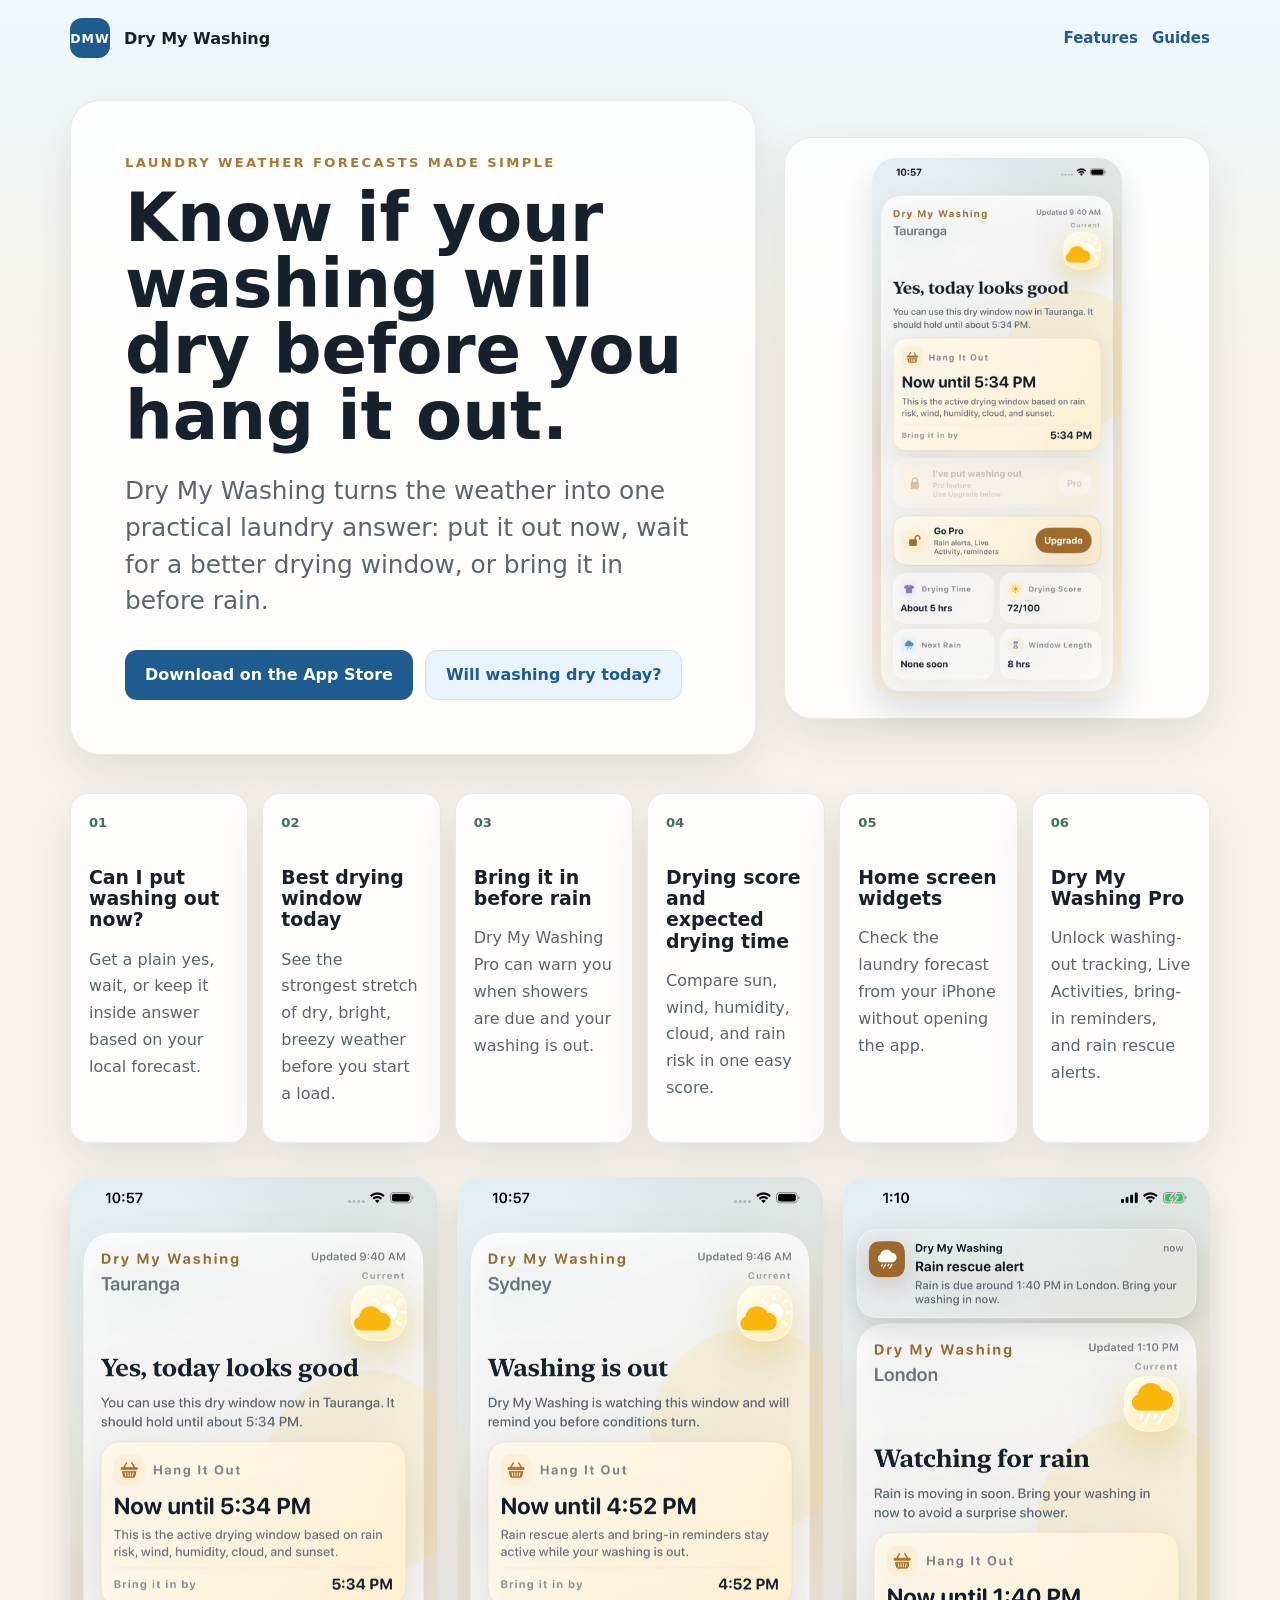
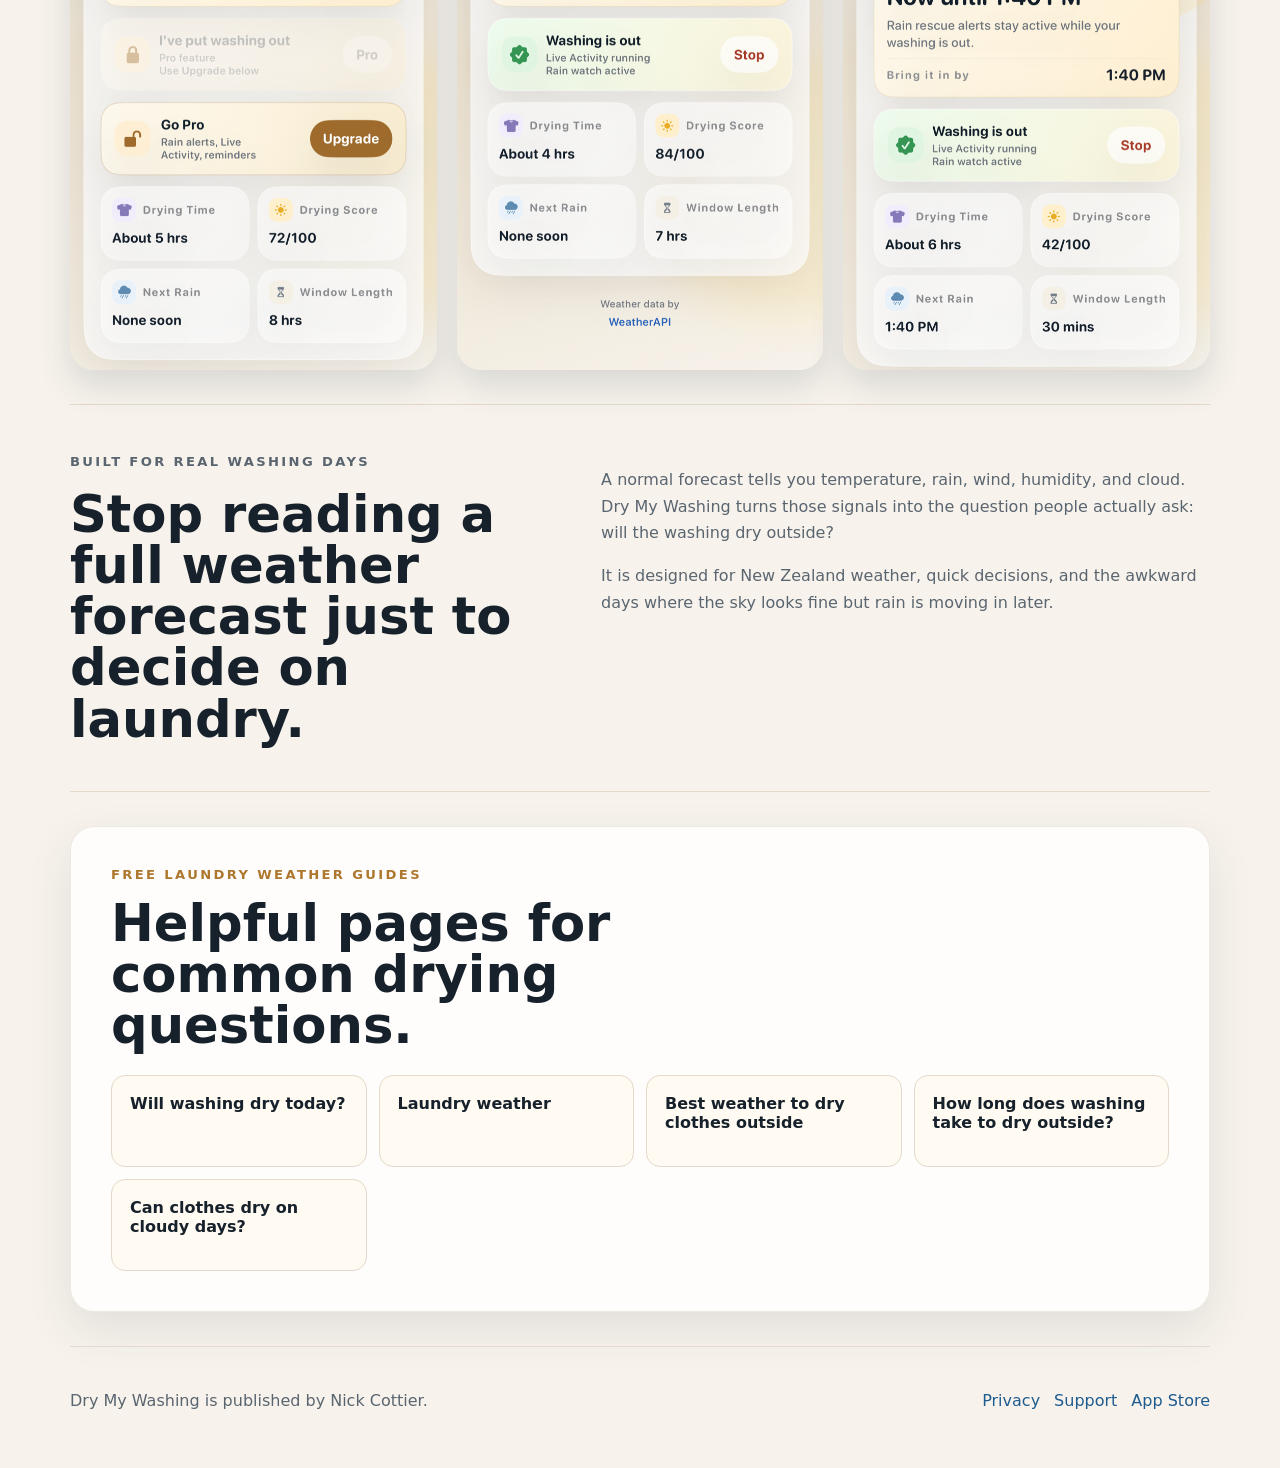
==== docs/index.html @ bd349b1e "Refresh Dry My Washing marketing site" ====
<!doctype html>
<html lang="en">
<head>
  <meta charset="utf-8">
  <meta name="viewport" content="width=device-width, initial-scale=1">
  <title>Dry My Washing | Laundry weather forecasts made simple</title>
  <meta name="description" content="Laundry weather forecasts made simple. Know if your washing will dry before you hang it out, see the best drying window, and get rain alerts with Dry My Washing.">
  <meta name="application-name" content="Dry My Washing">
  <meta name="apple-itunes-app" content="app-id=6762948256">
  <meta property="og:site_name" content="Dry My Washing">
  <meta property="og:title" content="Dry My Washing | Laundry weather forecasts made simple">
  <meta property="og:description" content="Know if your washing will dry before you hang it out. Dry My Washing turns the forecast into a simple laundry decision.">
  <meta property="og:type" content="website">
  <meta property="og:url" content="https://nhcottier.github.io/DryMyWashing/">
  <meta property="og:image" content="https://nhcottier.github.io/DryMyWashing/assets/good-window.png">
  <meta name="twitter:card" content="summary_large_image">
  <meta name="twitter:title" content="Dry My Washing | Laundry weather forecasts made simple">
  <meta name="twitter:description" content="Know if your washing will dry before you hang it out.">
  <meta name="twitter:image" content="https://nhcottier.github.io/DryMyWashing/assets/good-window.png">
  <link rel="canonical" href="https://nhcottier.github.io/DryMyWashing/">
  <link rel="stylesheet" href="./styles.css">
</head>
<body>
  <header class="site-header">
    <a class="brand" href="./" aria-label="Dry My Washing home">
      <span class="brand-mark">DMW</span>
      <span>Dry My Washing</span>
    </a>
    <nav class="top-nav" aria-label="Main navigation">
      <a href="#features">Features</a>
      <a href="./will-washing-dry-today/">Guides</a>
    </nav>
  </header>

  <main>
    <section class="hero">
      <div class="hero-copy">
        <p class="eyebrow">Laundry weather forecasts made simple</p>
        <h1>Know if your washing will dry before you hang it out.</h1>
        <p class="lead">
          Dry My Washing turns the weather into one practical laundry answer:
          put it out now, wait for a better drying window, or bring it in before rain.
        </p>
        <div class="actions">
          <a class="button primary" href="https://apps.apple.com/nz/app/dry-my-washing/id6762948256?uo=4">Download on the App Store</a>
          <a class="button secondary" href="./will-washing-dry-today/">Will washing dry today?</a>
        </div>
      </div>
      <div class="hero-media" aria-label="Dry My Washing app preview">
        <img src="./assets/good-window.png" alt="Dry My Washing showing the best drying window today">
      </div>
    </section>

    <section id="features" class="feature-strip" aria-label="Dry My Washing features">
      <article>
        <span>01</span>
        <h2>Can I put washing out now?</h2>
        <p>Get a plain yes, wait, or keep it inside answer based on your local forecast.</p>
      </article>
      <article>
        <span>02</span>
        <h2>Best drying window today</h2>
        <p>See the strongest stretch of dry, bright, breezy weather before you start a load.</p>
      </article>
      <article>
        <span>03</span>
        <h2>Bring it in before rain</h2>
        <p>Dry My Washing Pro can warn you when showers are due and your washing is out.</p>
      </article>
      <article>
        <span>04</span>
        <h2>Drying score and expected drying time</h2>
        <p>Compare sun, wind, humidity, cloud, and rain risk in one easy score.</p>
      </article>
      <article>
        <span>05</span>
        <h2>Home screen widgets</h2>
        <p>Check the laundry forecast from your iPhone without opening the app.</p>
      </article>
      <article>
        <span>06</span>
        <h2>Dry My Washing Pro</h2>
        <p>Unlock washing-out tracking, Live Activities, bring-in reminders, and rain rescue alerts.</p>
      </article>
    </section>

    <section class="screenshot-band" aria-label="App screens">
      <img src="./assets/good-window.png" alt="Good drying window in Dry My Washing">
      <img src="./assets/washing-out.png" alt="Washing-out tracking in Dry My Washing">
      <img src="./assets/rain-rescue-alert.png" alt="Rain rescue alert in Dry My Washing">
    </section>

    <section class="content-grid">
      <div>
        <p class="eyebrow">Built for real washing days</p>
        <h2>Stop reading a full weather forecast just to decide on laundry.</h2>
      </div>
      <div>
        <p>
          A normal forecast tells you temperature, rain, wind, humidity, and cloud. Dry My Washing
          turns those signals into the question people actually ask: will the washing dry outside?
        </p>
        <p>
          It is designed for New Zealand weather, quick decisions, and the awkward days where the
          sky looks fine but rain is moving in later.
        </p>
      </div>
    </section>

    <section class="guide-section" aria-label="Laundry weather guides">
      <div class="section-head">
        <p class="eyebrow">Free laundry weather guides</p>
        <h2>Helpful pages for common drying questions.</h2>
      </div>
      <div class="guide-grid">
        <a href="./will-washing-dry-today/">Will washing dry today?</a>
        <a href="./laundry-weather/">Laundry weather</a>
        <a href="./best-weather-to-dry-clothes-outside/">Best weather to dry clothes outside</a>
        <a href="./how-long-does-washing-take-to-dry-outside/">How long does washing take to dry outside?</a>
        <a href="./can-clothes-dry-on-cloudy-days/">Can clothes dry on cloudy days?</a>
      </div>
    </section>

  </main>

  <footer class="site-footer">
    <p>Dry My Washing is published by Nick Cottier.</p>
    <nav aria-label="Footer navigation">
      <a href="./privacy.html">Privacy</a>
      <a href="mailto:nick@hyspecs.co.nz?subject=Dry%20My%20Washing%20Support">Support</a>
      <a href="https://apps.apple.com/nz/app/dry-my-washing/id6762948256?uo=4">App Store</a>
    </nav>
  </footer>
</body>
</html>
---- docs/styles.css ----
:root {
  color-scheme: light;
  --bg: #f7f3ec;
  --surface: #ffffff;
  --surface-soft: #fffaf2;
  --ink: #17212b;
  --muted: #5a6570;
  --line: #e4d9ca;
  --blue: #1e5b8f;
  --blue-soft: #e8f3fb;
  --green: #3d725d;
  --gold: #ad772d;
  --shadow: 0 18px 46px rgba(41, 48, 58, 0.10);
}

* {
  box-sizing: border-box;
}

html {
  scroll-behavior: smooth;
}

body {
  margin: 0;
  font-family: ui-rounded, "SF Pro Rounded", "Avenir Next", system-ui, sans-serif;
  color: var(--ink);
  background:
    linear-gradient(180deg, #eef7fb 0, var(--bg) 360px),
    var(--bg);
}

img {
  max-width: 100%;
}

a {
  color: var(--blue);
  text-decoration: none;
}

a:hover {
  text-decoration: underline;
}

.site-header,
.site-footer,
main {
  width: min(1140px, calc(100% - 32px));
  margin: 0 auto;
}

.site-header {
  display: flex;
  align-items: center;
  justify-content: space-between;
  gap: 18px;
  padding: 18px 0;
}

.brand,
.top-nav,
.site-footer nav {
  display: flex;
  align-items: center;
  gap: 14px;
}

.brand {
  color: var(--ink);
  font-weight: 800;
}

.brand:hover,
.top-nav a:hover,
.site-footer a:hover {
  text-decoration: none;
}

.brand-mark {
  display: grid;
  place-items: center;
  width: 40px;
  height: 40px;
  border-radius: 12px;
  color: #fff;
  background: var(--blue);
  font-size: 0.78rem;
  letter-spacing: 0.08em;
}

.top-nav {
  flex-wrap: wrap;
  justify-content: flex-end;
  font-weight: 700;
  font-size: 0.94rem;
}

.hero {
  display: grid;
  grid-template-columns: minmax(0, 1fr) minmax(270px, 0.62fr);
  gap: 28px;
  align-items: center;
  padding: 24px 0 28px;
}

.hero-copy,
.hero-media,
.feature-strip article,
.press-panel,
.share-copy article,
.article-page,
.guide-section {
  background: rgba(255, 255, 255, 0.84);
  border: 1px solid rgba(158, 132, 96, 0.18);
  box-shadow: var(--shadow);
}

.hero-copy {
  padding: clamp(28px, 5vw, 54px);
  border-radius: 30px;
}

.eyebrow {
  margin: 0 0 16px;
  color: var(--gold);
  font-size: 0.82rem;
  font-weight: 900;
  letter-spacing: 0.18em;
  text-transform: uppercase;
}

h1,
h2,
h3,
p {
  text-wrap: pretty;
}

h1 {
  margin: 0;
  max-width: 13ch;
  font-size: clamp(2.55rem, 5.25vw, 4.35rem);
  line-height: 0.98;
  letter-spacing: 0;
}

.lead {
  margin: 24px 0 0;
  max-width: 700px;
  color: var(--muted);
  font-size: clamp(1.15rem, 2.3vw, 1.55rem);
  line-height: 1.48;
}

.actions {
  display: flex;
  flex-wrap: wrap;
  gap: 12px;
  margin-top: 30px;
}

.button {
  display: inline-flex;
  align-items: center;
  justify-content: center;
  min-height: 50px;
  padding: 0 20px;
  border-radius: 12px;
  font-weight: 850;
  line-height: 1.1;
}

.button:hover {
  text-decoration: none;
}

.button.primary {
  color: #fff;
  background: var(--blue);
}

.button.secondary {
  color: var(--blue);
  background: var(--blue-soft);
  border: 1px solid #cfe4f3;
}

.hero-media {
  display: grid;
  place-items: center;
  padding: 20px;
  border-radius: 28px;
}

.hero-media img,
.screenshot-band img {
  display: block;
  border-radius: 24px;
  box-shadow: 0 16px 34px rgba(38, 51, 65, 0.14);
}

.hero-media img {
  max-height: 540px;
  object-fit: contain;
}

.feature-strip {
  display: grid;
  grid-template-columns: repeat(6, minmax(0, 1fr));
  gap: 14px;
  margin: 10px 0 34px;
}

.feature-strip article {
  min-height: 220px;
  border-radius: 18px;
  padding: 18px;
}

.feature-strip span {
  color: var(--green);
  font-size: 0.82rem;
  font-weight: 900;
}

.feature-strip h2 {
  margin: 36px 0 10px;
  font-size: 1.18rem;
  line-height: 1.12;
}

.feature-strip p,
.content-grid p,
.press-panel p,
.share-copy p,
.article-page p,
.article-page li {
  color: var(--muted);
  line-height: 1.68;
}

.screenshot-band {
  display: grid;
  grid-template-columns: repeat(3, minmax(0, 1fr));
  gap: 20px;
  align-items: start;
  margin: 34px 0;
}

.content-grid {
  display: grid;
  grid-template-columns: minmax(0, 0.8fr) minmax(0, 1fr);
  gap: 44px;
  padding: 46px 0;
  border-top: 1px solid var(--line);
  border-bottom: 1px solid var(--line);
}

.content-grid h2,
.section-head h2,
.press-panel h2,
.article-page h1 {
  margin: 0;
  font-size: clamp(2rem, 4vw, 3.4rem);
  line-height: 1;
  letter-spacing: 0;
}

.guide-section,
.press-panel {
  margin: 34px 0;
  border-radius: 24px;
  padding: clamp(24px, 4vw, 40px);
}

.section-head {
  max-width: 740px;
}

.guide-grid {
  display: grid;
  grid-template-columns: repeat(auto-fit, minmax(210px, 1fr));
  gap: 12px;
  margin-top: 24px;
}

.guide-grid a {
  display: block;
  min-height: 92px;
  padding: 18px;
  border: 1px solid var(--line);
  border-radius: 14px;
  color: var(--ink);
  background: var(--surface-soft);
  font-weight: 850;
}

.guide-grid a:hover {
  text-decoration: none;
  border-color: #b9d5e8;
}

.press-panel {
  background: #11283c;
  color: #fff;
}

.press-panel .eyebrow,
.press-panel p {
  color: rgba(255, 255, 255, 0.78);
}

.press-panel h2 {
  max-width: 840px;
}

.press-panel p {
  max-width: 760px;
}

.share-copy {
  margin: 34px 0;
}

.copy-grid {
  display: grid;
  grid-template-columns: repeat(4, minmax(0, 1fr));
  gap: 14px;
  margin-top: 22px;
}

.share-copy article {
  border-radius: 18px;
  padding: 20px;
}

.share-copy h3 {
  margin: 0 0 10px;
}

.site-footer {
  display: flex;
  justify-content: space-between;
  gap: 18px;
  padding: 28px 0 42px;
  border-top: 1px solid var(--line);
  color: var(--muted);
}

.article-main {
  padding: 26px 0 56px;
}

.article-page {
  max-width: 860px;
  margin: 0 auto;
  padding: clamp(24px, 5vw, 50px);
  border-radius: 28px;
}

.article-page h1 {
  max-width: 12ch;
  margin-bottom: 22px;
}

.article-page h2 {
  margin: 34px 0 10px;
  font-size: 1.55rem;
}

.article-page ul {
  padding-left: 20px;
}

.article-links {
  display: flex;
  flex-wrap: wrap;
  gap: 10px;
  margin-top: 24px;
  padding-top: 22px;
  border-top: 1px solid var(--line);
}

.article-links a {
  padding: 10px 12px;
  border-radius: 10px;
  background: var(--blue-soft);
  font-weight: 800;
}

@media (max-width: 1080px) {
  .feature-strip,
  .copy-grid {
    grid-template-columns: repeat(2, minmax(0, 1fr));
  }
}

@media (max-width: 820px) {
  .site-header,
  .site-footer {
    align-items: flex-start;
    flex-direction: column;
  }

  .hero,
  .content-grid,
  .screenshot-band {
    grid-template-columns: 1fr;
  }

  .hero {
    min-height: auto;
    padding-top: 18px;
  }

  h1 {
    max-width: 12ch;
  }
}

@media (max-width: 560px) {
  .site-header,
  .site-footer,
  main {
    width: min(100% - 24px, 1140px);
  }

  .top-nav {
    justify-content: flex-start;
  }

  .hero-copy,
  .article-page {
    border-radius: 22px;
  }

  .actions,
  .button,
  .feature-strip,
  .copy-grid {
    display: grid;
    grid-template-columns: 1fr;
  }

  .button {
    width: 100%;
  }
}
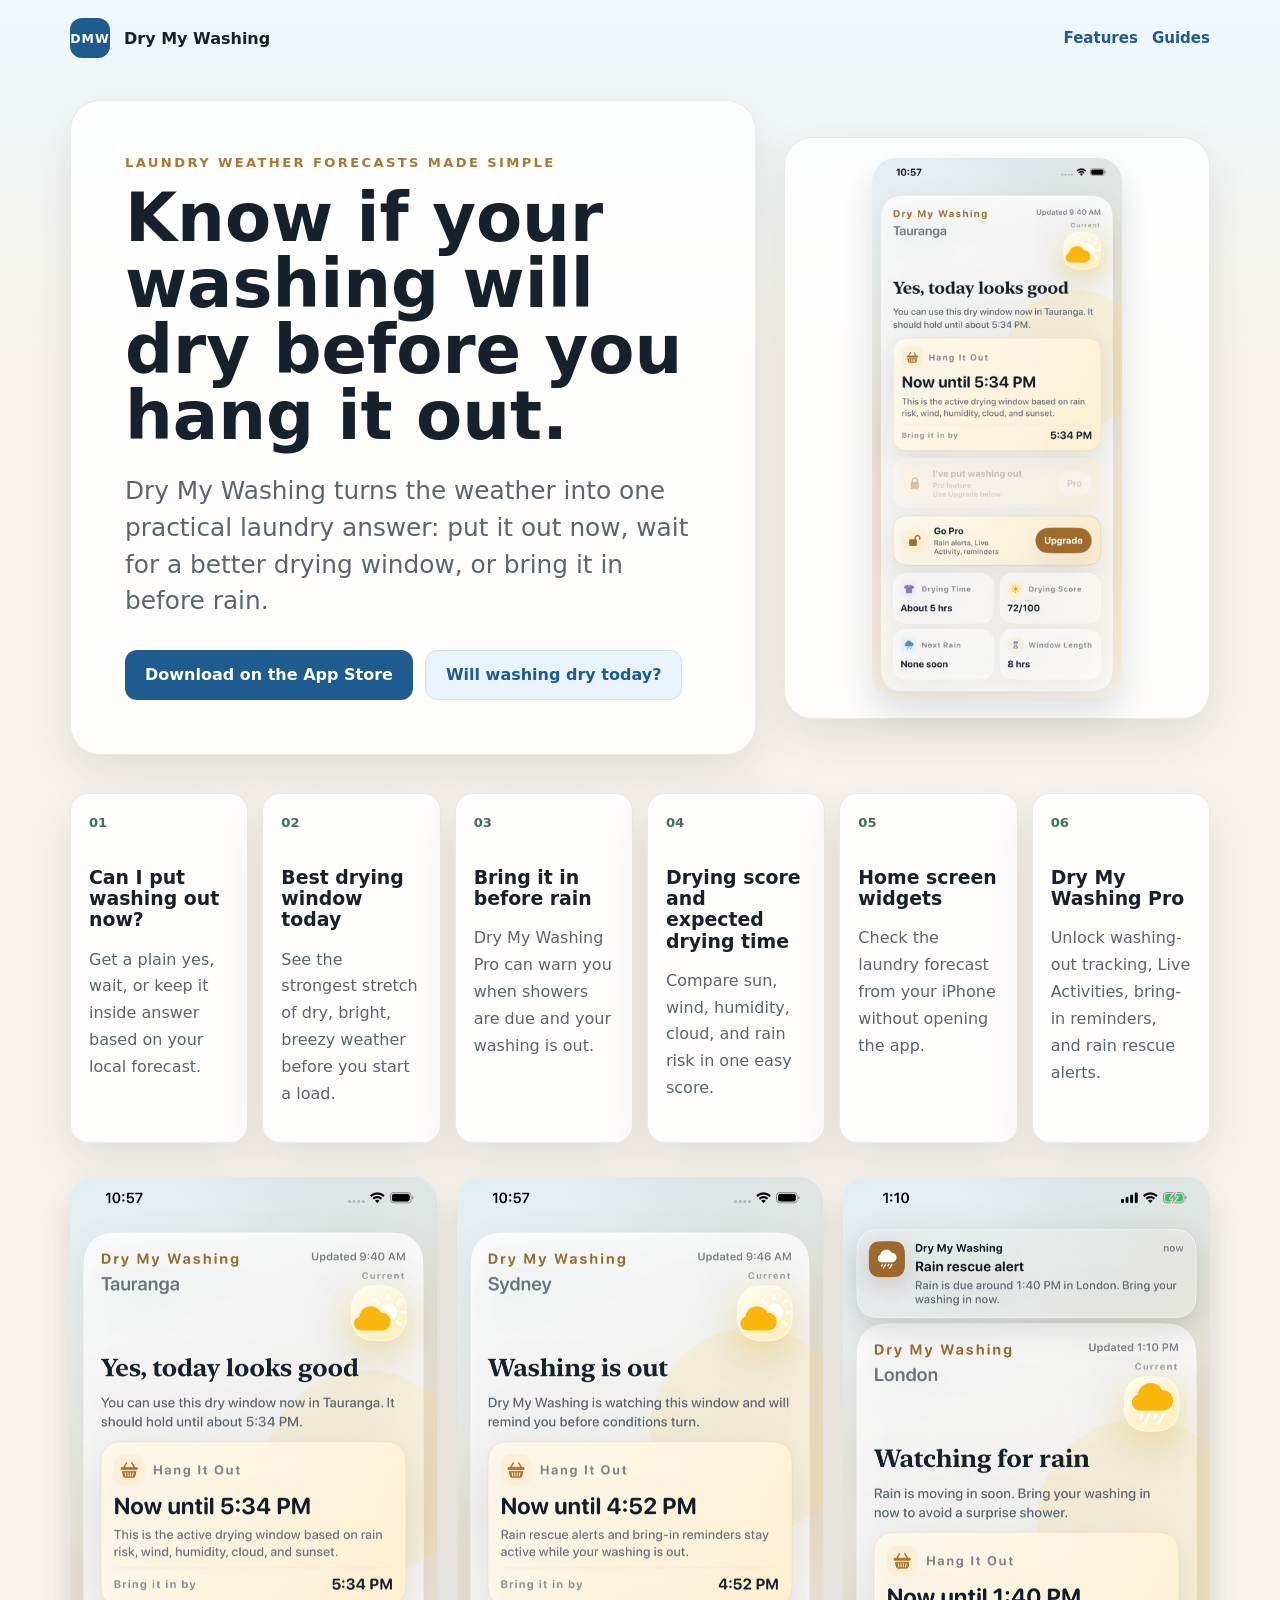
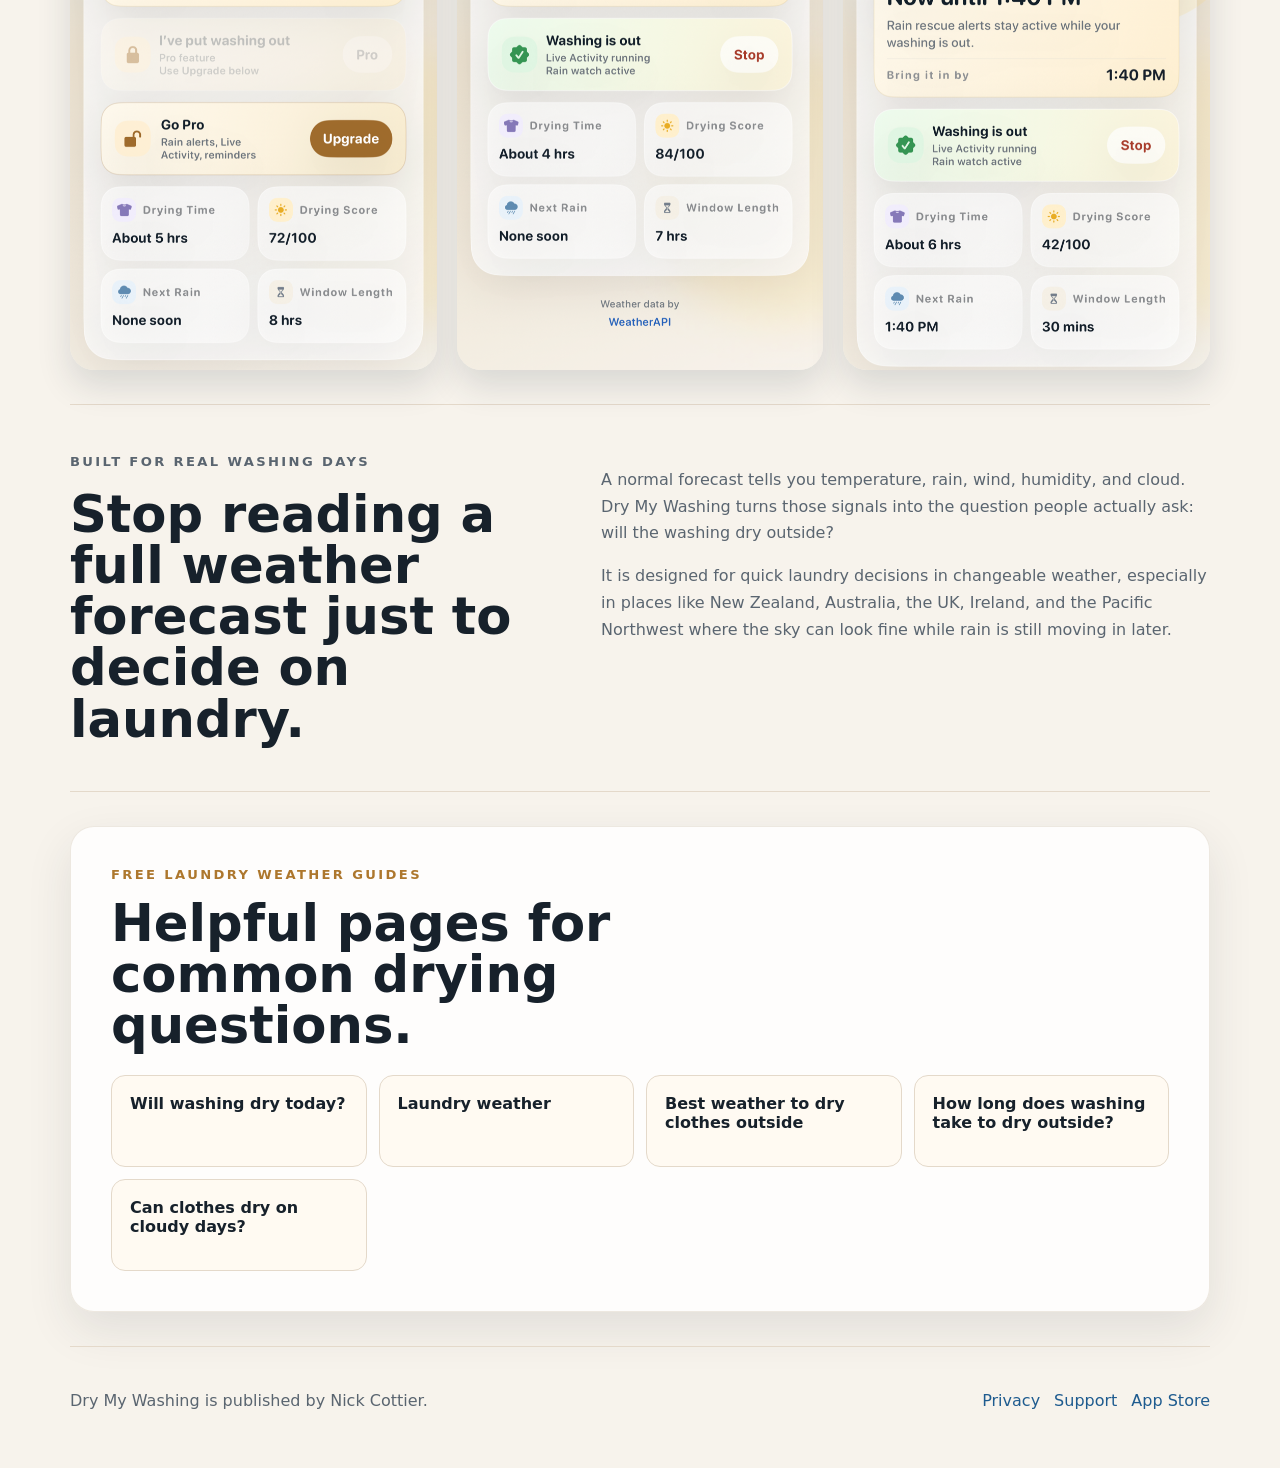
==== commit 358aab13: "Broaden homepage weather positioning" ====
--- a/docs/index.html
+++ b/docs/index.html
@@ -101,8 +101,9 @@
           turns those signals into the question people actually ask: will the washing dry outside?
         </p>
         <p>
-          It is designed for New Zealand weather, quick decisions, and the awkward days where the
-          sky looks fine but rain is moving in later.
+          It is designed for quick laundry decisions in changeable weather, especially in places
+          like New Zealand, Australia, the UK, Ireland, and the Pacific Northwest where the sky
+          can look fine while rain is still moving in later.
         </p>
       </div>
     </section>
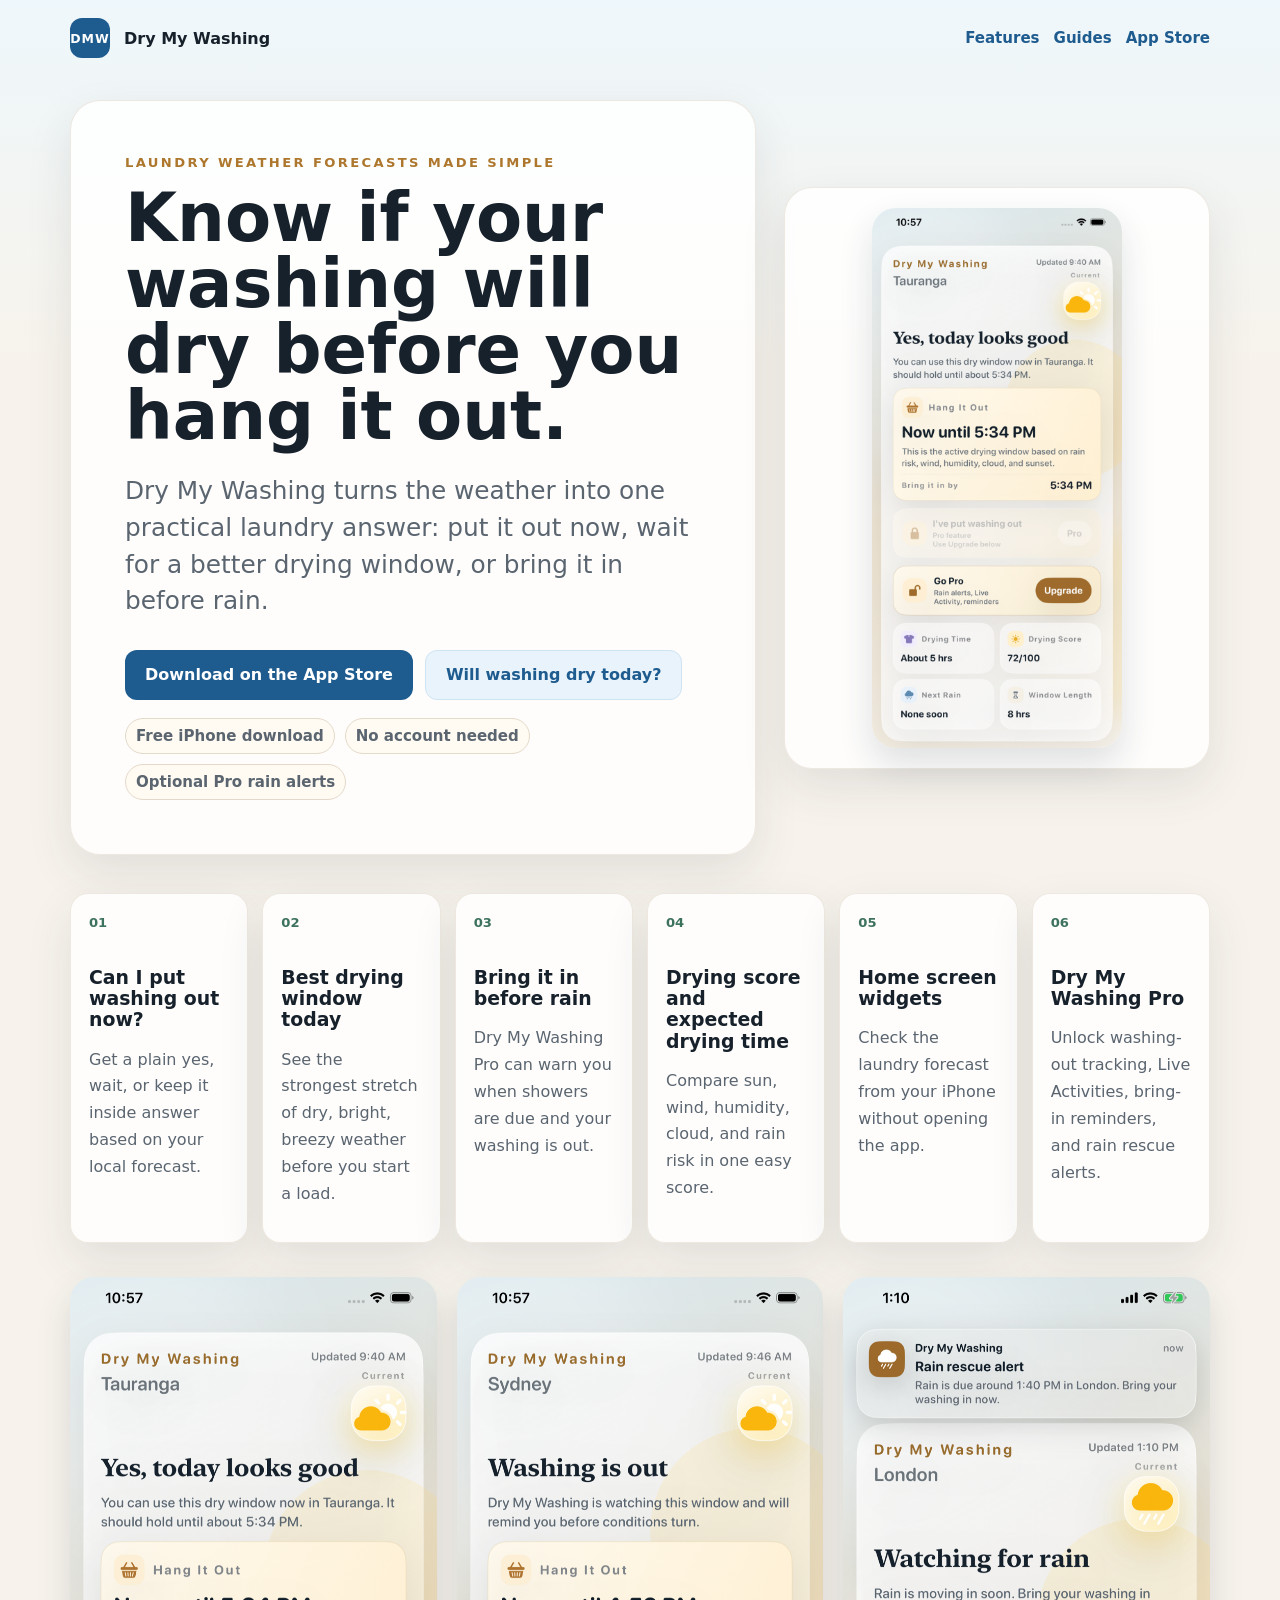
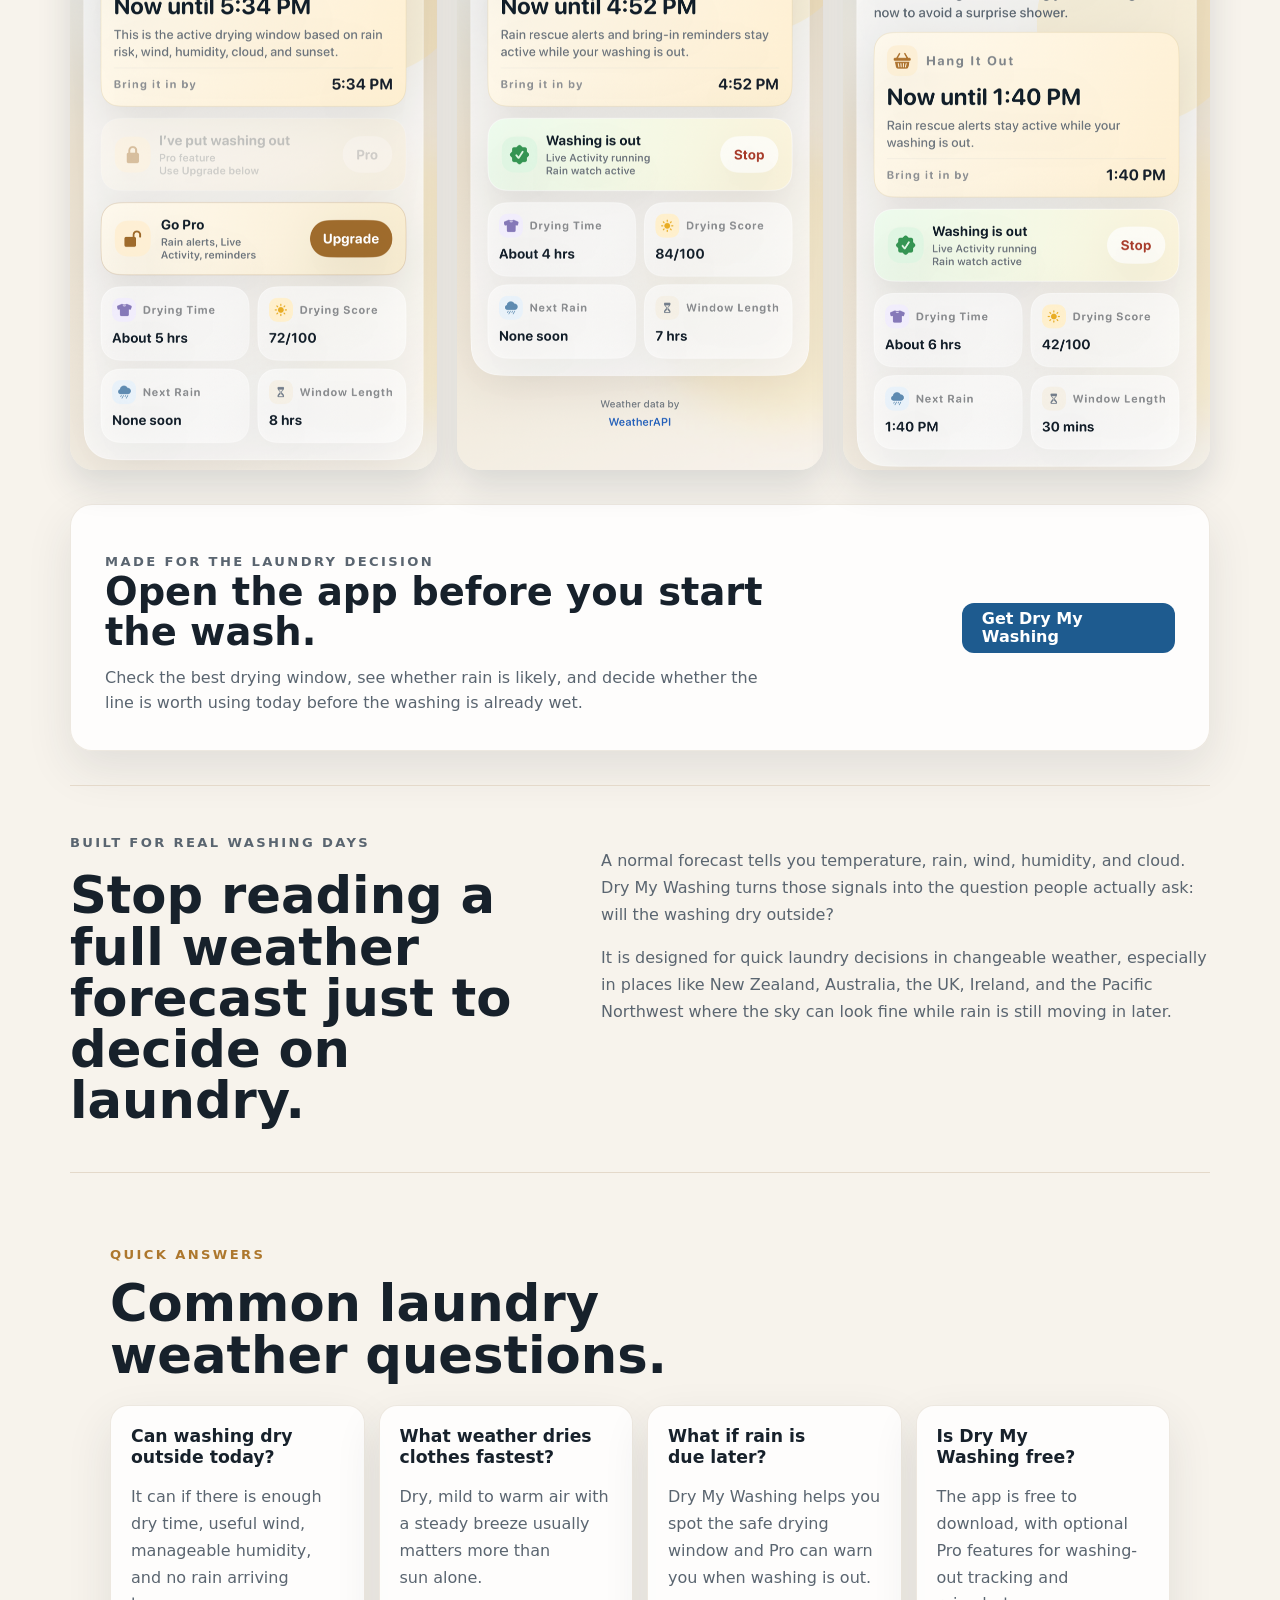
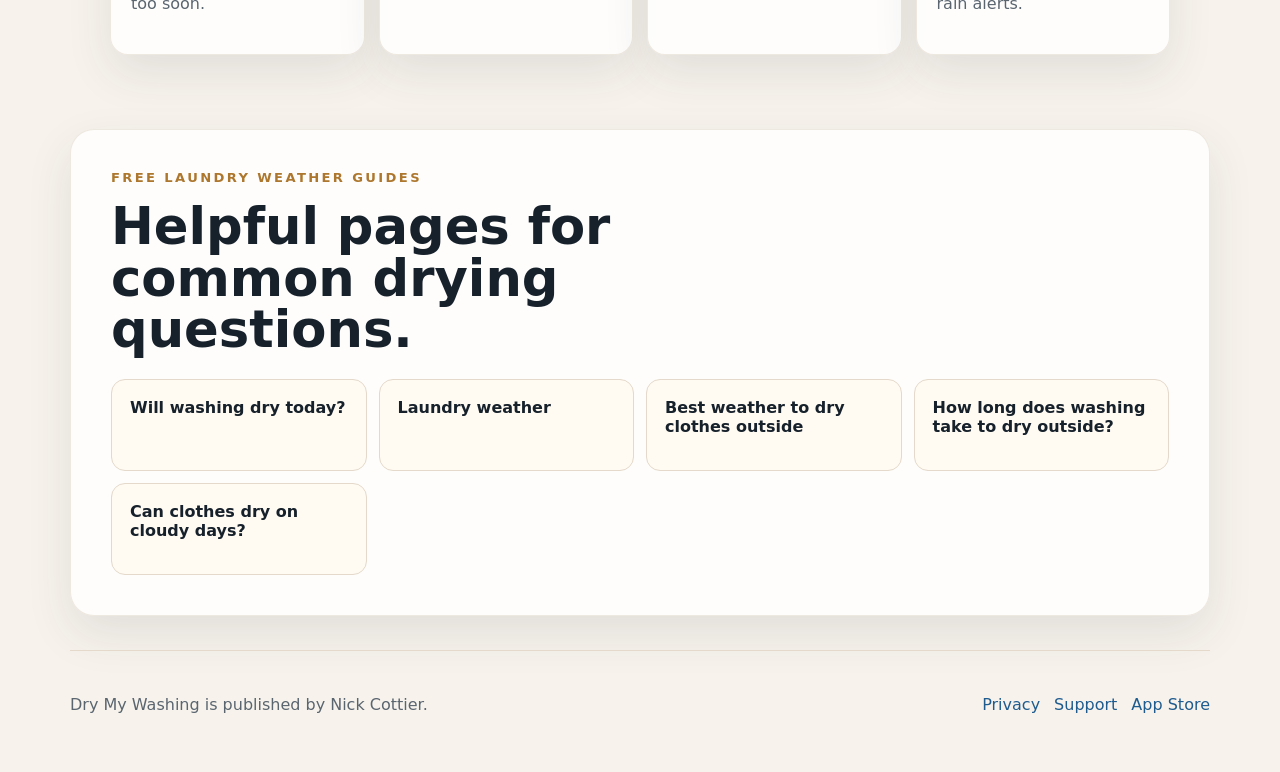
==== commit e3c60320: "Improve marketing site SEO and conversion" ====
--- a/docs/index.html
+++ b/docs/index.html
@@ -19,6 +19,24 @@
   <meta name="twitter:image" content="https://nhcottier.github.io/DryMyWashing/assets/good-window.png">
   <link rel="canonical" href="https://nhcottier.github.io/DryMyWashing/">
   <link rel="stylesheet" href="./styles.css">
+  <script type="application/ld+json">
+    {
+      "@context": "https://schema.org",
+      "@type": "SoftwareApplication",
+      "name": "Dry My Washing",
+      "applicationCategory": "WeatherApplication",
+      "operatingSystem": "iOS",
+      "description": "Dry My Washing turns the weather forecast into a simple laundry decision so you know whether your washing will dry outside today.",
+      "url": "https://nhcottier.github.io/DryMyWashing/",
+      "downloadUrl": "https://apps.apple.com/nz/app/dry-my-washing/id6762948256?uo=4",
+      "image": "https://nhcottier.github.io/DryMyWashing/assets/good-window.png",
+      "offers": {
+        "@type": "Offer",
+        "price": "0",
+        "priceCurrency": "USD"
+      }
+    }
+  </script>
 </head>
 <body>
   <header class="site-header">
@@ -29,6 +47,7 @@
     <nav class="top-nav" aria-label="Main navigation">
       <a href="#features">Features</a>
       <a href="./will-washing-dry-today/">Guides</a>
+      <a href="https://apps.apple.com/nz/app/dry-my-washing/id6762948256?uo=4">App Store</a>
     </nav>
   </header>
 
@@ -45,6 +64,11 @@
           <a class="button primary" href="https://apps.apple.com/nz/app/dry-my-washing/id6762948256?uo=4">Download on the App Store</a>
           <a class="button secondary" href="./will-washing-dry-today/">Will washing dry today?</a>
         </div>
+        <ul class="quick-proof" aria-label="Dry My Washing highlights">
+          <li>Free iPhone download</li>
+          <li>No account needed</li>
+          <li>Optional Pro rain alerts</li>
+        </ul>
       </div>
       <div class="hero-media" aria-label="Dry My Washing app preview">
         <img src="./assets/good-window.png" alt="Dry My Washing showing the best drying window today">
@@ -90,6 +114,18 @@
       <img src="./assets/rain-rescue-alert.png" alt="Rain rescue alert in Dry My Washing">
     </section>
 
+    <section class="conversion-panel" aria-label="Download Dry My Washing">
+      <div>
+        <p class="eyebrow">Made for the laundry decision</p>
+        <h2>Open the app before you start the wash.</h2>
+        <p>
+          Check the best drying window, see whether rain is likely, and decide whether the line is
+          worth using today before the washing is already wet.
+        </p>
+      </div>
+      <a class="button primary" href="https://apps.apple.com/nz/app/dry-my-washing/id6762948256?uo=4">Get Dry My Washing</a>
+    </section>
+
     <section class="content-grid">
       <div>
         <p class="eyebrow">Built for real washing days</p>
@@ -105,6 +141,31 @@
           like New Zealand, Australia, the UK, Ireland, and the Pacific Northwest where the sky
           can look fine while rain is still moving in later.
         </p>
+      </div>
+    </section>
+
+    <section class="faq-section" aria-label="Dry My Washing questions">
+      <div class="section-head">
+        <p class="eyebrow">Quick answers</p>
+        <h2>Common laundry weather questions.</h2>
+      </div>
+      <div class="faq-grid">
+        <article>
+          <h3>Can washing dry outside today?</h3>
+          <p>It can if there is enough dry time, useful wind, manageable humidity, and no rain arriving too soon.</p>
+        </article>
+        <article>
+          <h3>What weather dries clothes fastest?</h3>
+          <p>Dry, mild to warm air with a steady breeze usually matters more than sun alone.</p>
+        </article>
+        <article>
+          <h3>What if rain is due later?</h3>
+          <p>Dry My Washing helps you spot the safe drying window and Pro can warn you when washing is out.</p>
+        </article>
+        <article>
+          <h3>Is Dry My Washing free?</h3>
+          <p>The app is free to download, with optional Pro features for washing-out tracking and rain alerts.</p>
+        </article>
       </div>
     </section>
 
--- a/docs/styles.css
+++ b/docs/styles.css
@@ -107,8 +107,8 @@
 .hero-copy,
 .hero-media,
 .feature-strip article,
-.press-panel,
-.share-copy article,
+.conversion-panel,
+.faq-grid article,
 .article-page,
 .guide-section {
   background: rgba(255, 255, 255, 0.84);
@@ -186,6 +186,25 @@
   border: 1px solid #cfe4f3;
 }
 
+.quick-proof {
+  display: flex;
+  flex-wrap: wrap;
+  gap: 10px;
+  margin: 18px 0 0;
+  padding: 0;
+  list-style: none;
+  color: var(--muted);
+  font-size: 0.94rem;
+  font-weight: 750;
+}
+
+.quick-proof li {
+  padding: 8px 10px;
+  border: 1px solid var(--line);
+  border-radius: 999px;
+  background: var(--surface-soft);
+}
+
 .hero-media {
   display: grid;
   place-items: center;
@@ -232,8 +251,7 @@
 
 .feature-strip p,
 .content-grid p,
-.press-panel p,
-.share-copy p,
+.faq-grid p,
 .article-page p,
 .article-page li {
   color: var(--muted);
@@ -246,6 +264,29 @@
   gap: 20px;
   align-items: start;
   margin: 34px 0;
+}
+
+.conversion-panel {
+  display: flex;
+  align-items: center;
+  justify-content: space-between;
+  gap: 24px;
+  margin: 34px 0;
+  padding: clamp(22px, 4vw, 34px);
+  border-radius: 22px;
+}
+
+.conversion-panel h2 {
+  margin: 0;
+  font-size: clamp(1.75rem, 3vw, 2.5rem);
+  line-height: 1.05;
+}
+
+.conversion-panel p {
+  max-width: 680px;
+  margin: 12px 0 0;
+  color: var(--muted);
+  line-height: 1.62;
 }
 
 .content-grid {
@@ -259,7 +300,6 @@
 
 .content-grid h2,
 .section-head h2,
-.press-panel h2,
 .article-page h1 {
   margin: 0;
   font-size: clamp(2rem, 4vw, 3.4rem);
@@ -268,7 +308,7 @@
 }
 
 .guide-section,
-.press-panel {
+.faq-section {
   margin: 34px 0;
   border-radius: 24px;
   padding: clamp(24px, 4vw, 40px);
@@ -301,42 +341,22 @@
   border-color: #b9d5e8;
 }
 
-.press-panel {
-  background: #11283c;
-  color: #fff;
-}
-
-.press-panel .eyebrow,
-.press-panel p {
-  color: rgba(255, 255, 255, 0.78);
-}
-
-.press-panel h2 {
-  max-width: 840px;
-}
-
-.press-panel p {
-  max-width: 760px;
-}
-
-.share-copy {
-  margin: 34px 0;
-}
-
-.copy-grid {
+.faq-grid {
   display: grid;
   grid-template-columns: repeat(4, minmax(0, 1fr));
   gap: 14px;
-  margin-top: 22px;
-}
-
-.share-copy article {
+  margin-top: 24px;
+}
+
+.faq-grid article {
   border-radius: 18px;
   padding: 20px;
 }
 
-.share-copy h3 {
+.faq-grid h3 {
   margin: 0 0 10px;
+  font-size: 1.08rem;
+  line-height: 1.22;
 }
 
 .site-footer {
@@ -373,6 +393,28 @@
   padding-left: 20px;
 }
 
+.article-faq {
+  margin-top: 30px;
+  padding-top: 4px;
+}
+
+.article-faq dl {
+  display: grid;
+  gap: 18px;
+  margin: 0;
+}
+
+.article-faq dt {
+  margin: 0 0 4px;
+  font-weight: 850;
+}
+
+.article-faq dd {
+  margin: 0;
+  color: var(--muted);
+  line-height: 1.62;
+}
+
 .article-links {
   display: flex;
   flex-wrap: wrap;
@@ -391,7 +433,7 @@
 
 @media (max-width: 1080px) {
   .feature-strip,
-  .copy-grid {
+  .faq-grid {
     grid-template-columns: repeat(2, minmax(0, 1fr));
   }
 }
@@ -409,6 +451,10 @@
     grid-template-columns: 1fr;
   }
 
+  .conversion-panel {
+    display: grid;
+  }
+
   .hero {
     min-height: auto;
     padding-top: 18px;
@@ -438,7 +484,7 @@
   .actions,
   .button,
   .feature-strip,
-  .copy-grid {
+  .faq-grid {
     display: grid;
     grid-template-columns: 1fr;
   }
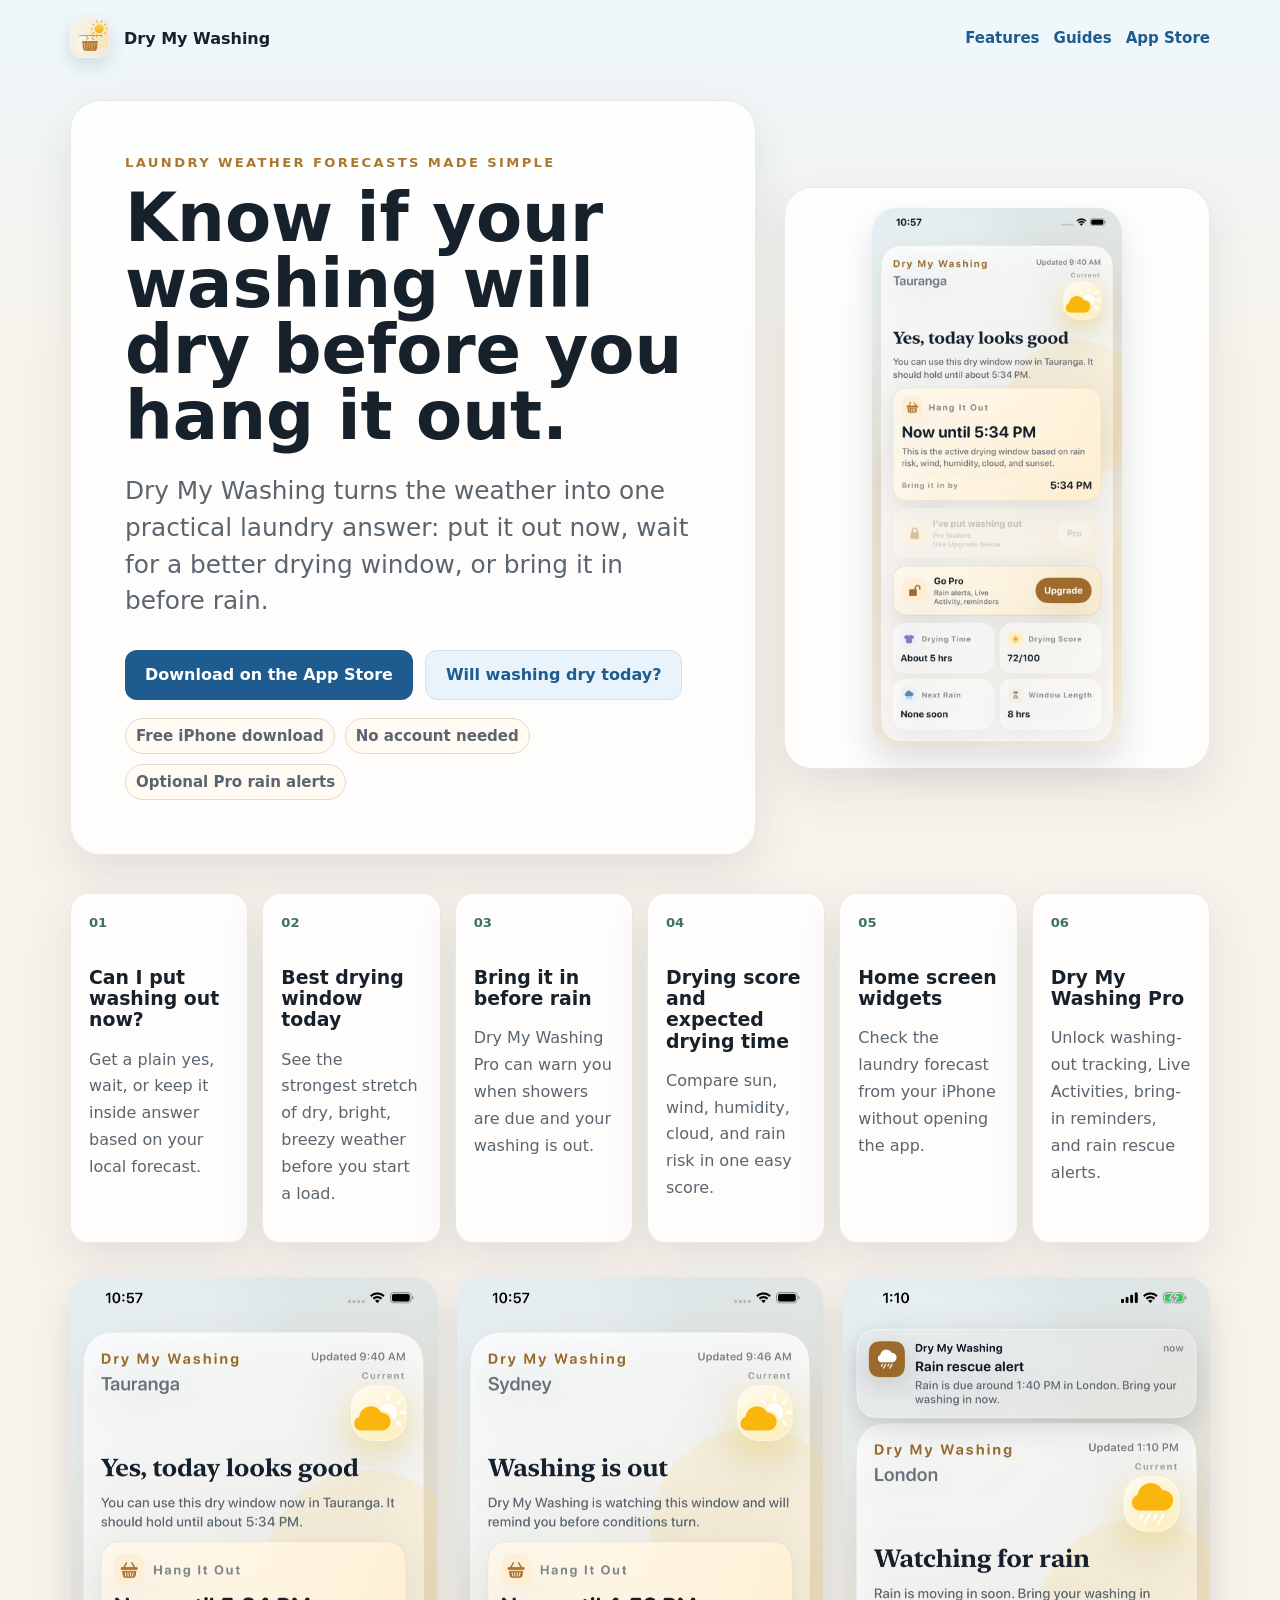
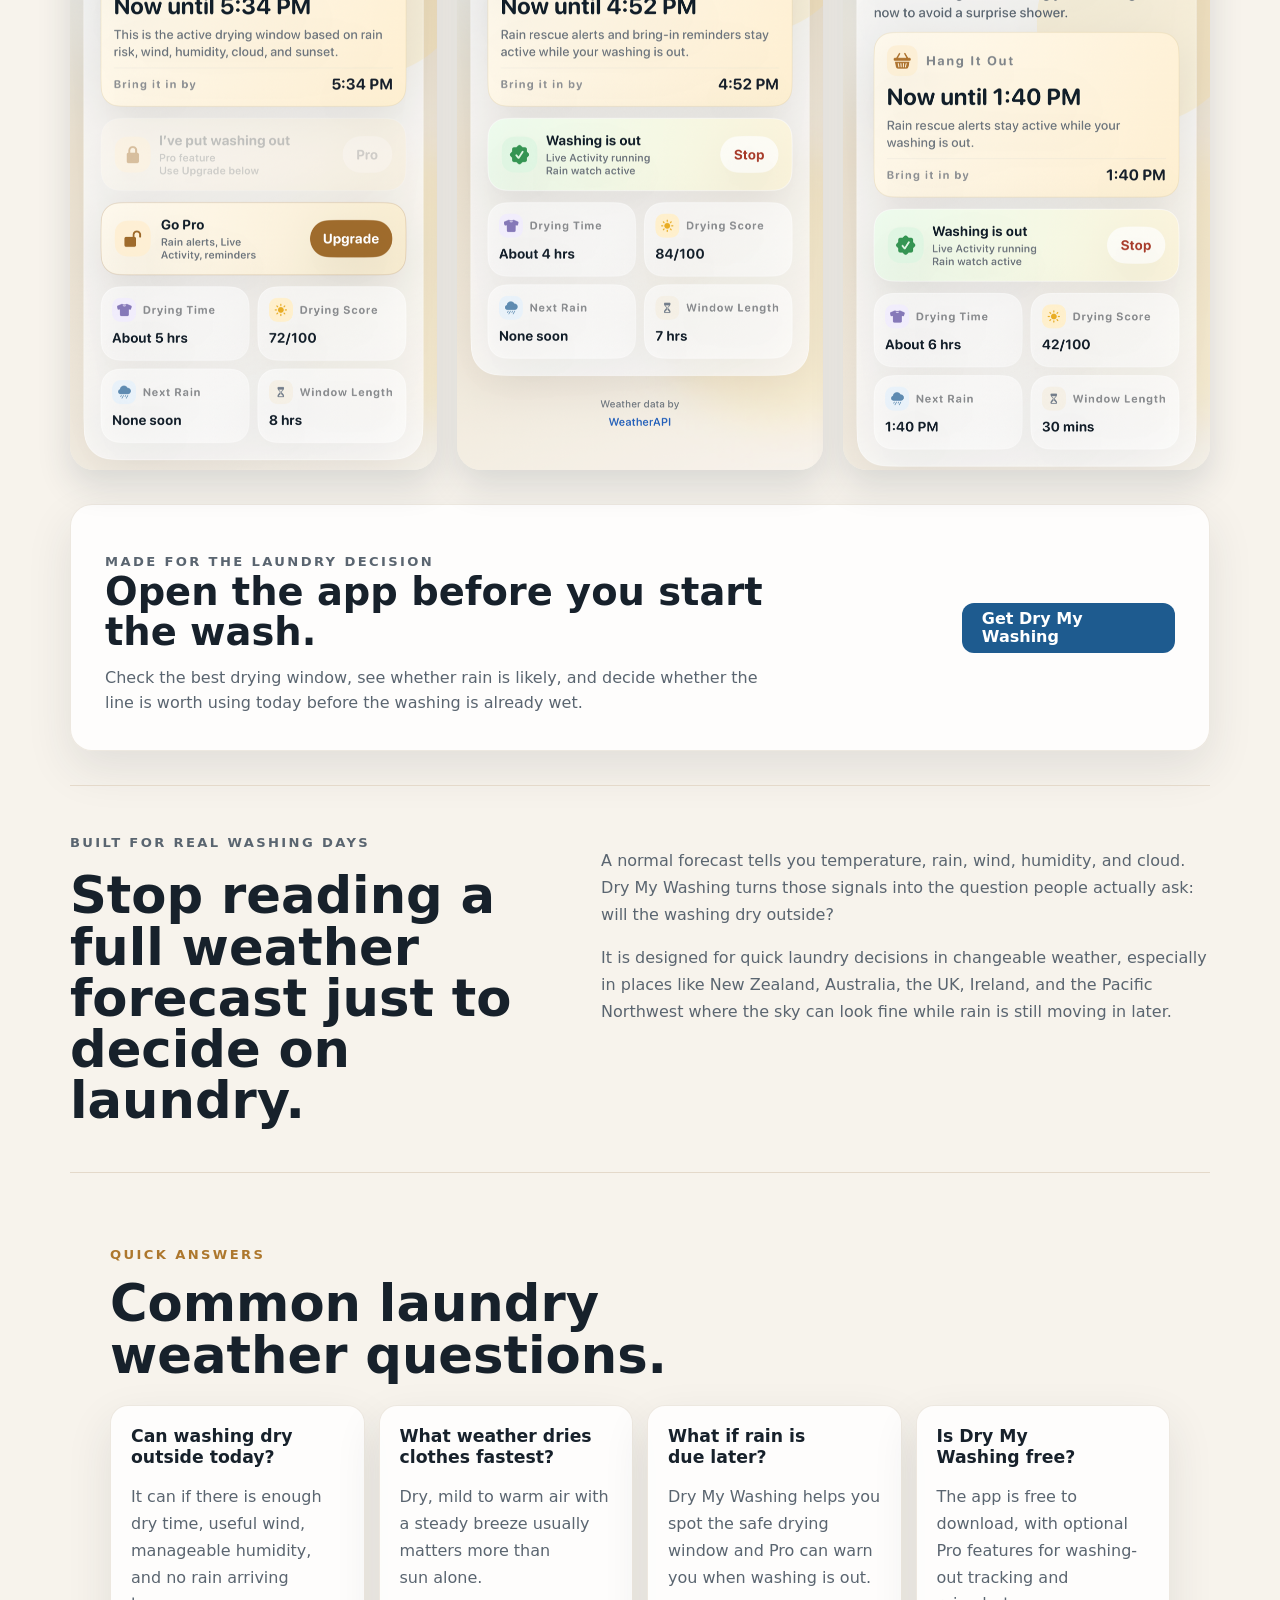
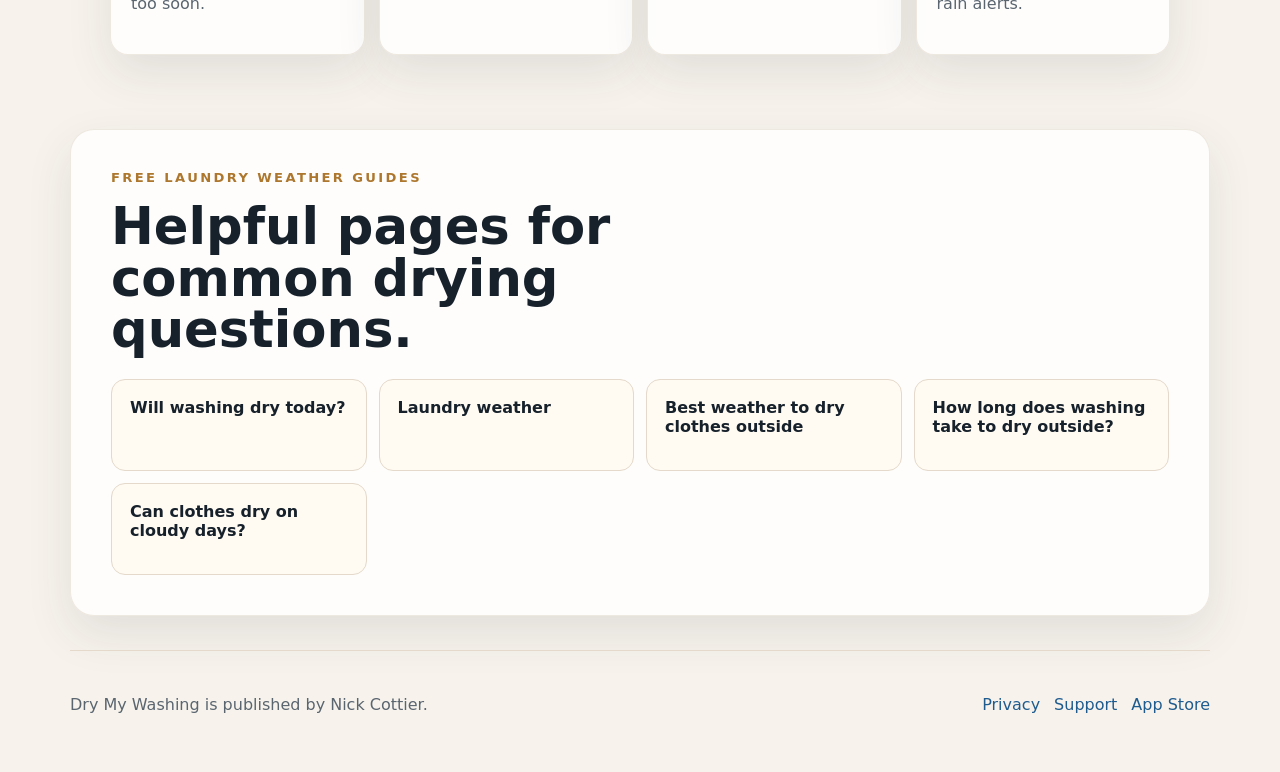
==== commit 1f73d892: "Use app icon in site header" ====
--- a/docs/index.html
+++ b/docs/index.html
@@ -41,7 +41,7 @@
 <body>
   <header class="site-header">
     <a class="brand" href="./" aria-label="Dry My Washing home">
-      <span class="brand-mark">DMW</span>
+      <img class="brand-mark" src="./assets/app-icon.png" alt="" width="40" height="40">
       <span>Dry My Washing</span>
     </a>
     <nav class="top-nav" aria-label="Main navigation">
--- a/docs/styles.css
+++ b/docs/styles.css
@@ -78,15 +78,11 @@
 }
 
 .brand-mark {
-  display: grid;
-  place-items: center;
   width: 40px;
   height: 40px;
   border-radius: 12px;
-  color: #fff;
-  background: var(--blue);
-  font-size: 0.78rem;
-  letter-spacing: 0.08em;
+  display: block;
+  box-shadow: 0 8px 18px rgba(31, 91, 143, 0.16);
 }
 
 .top-nav {
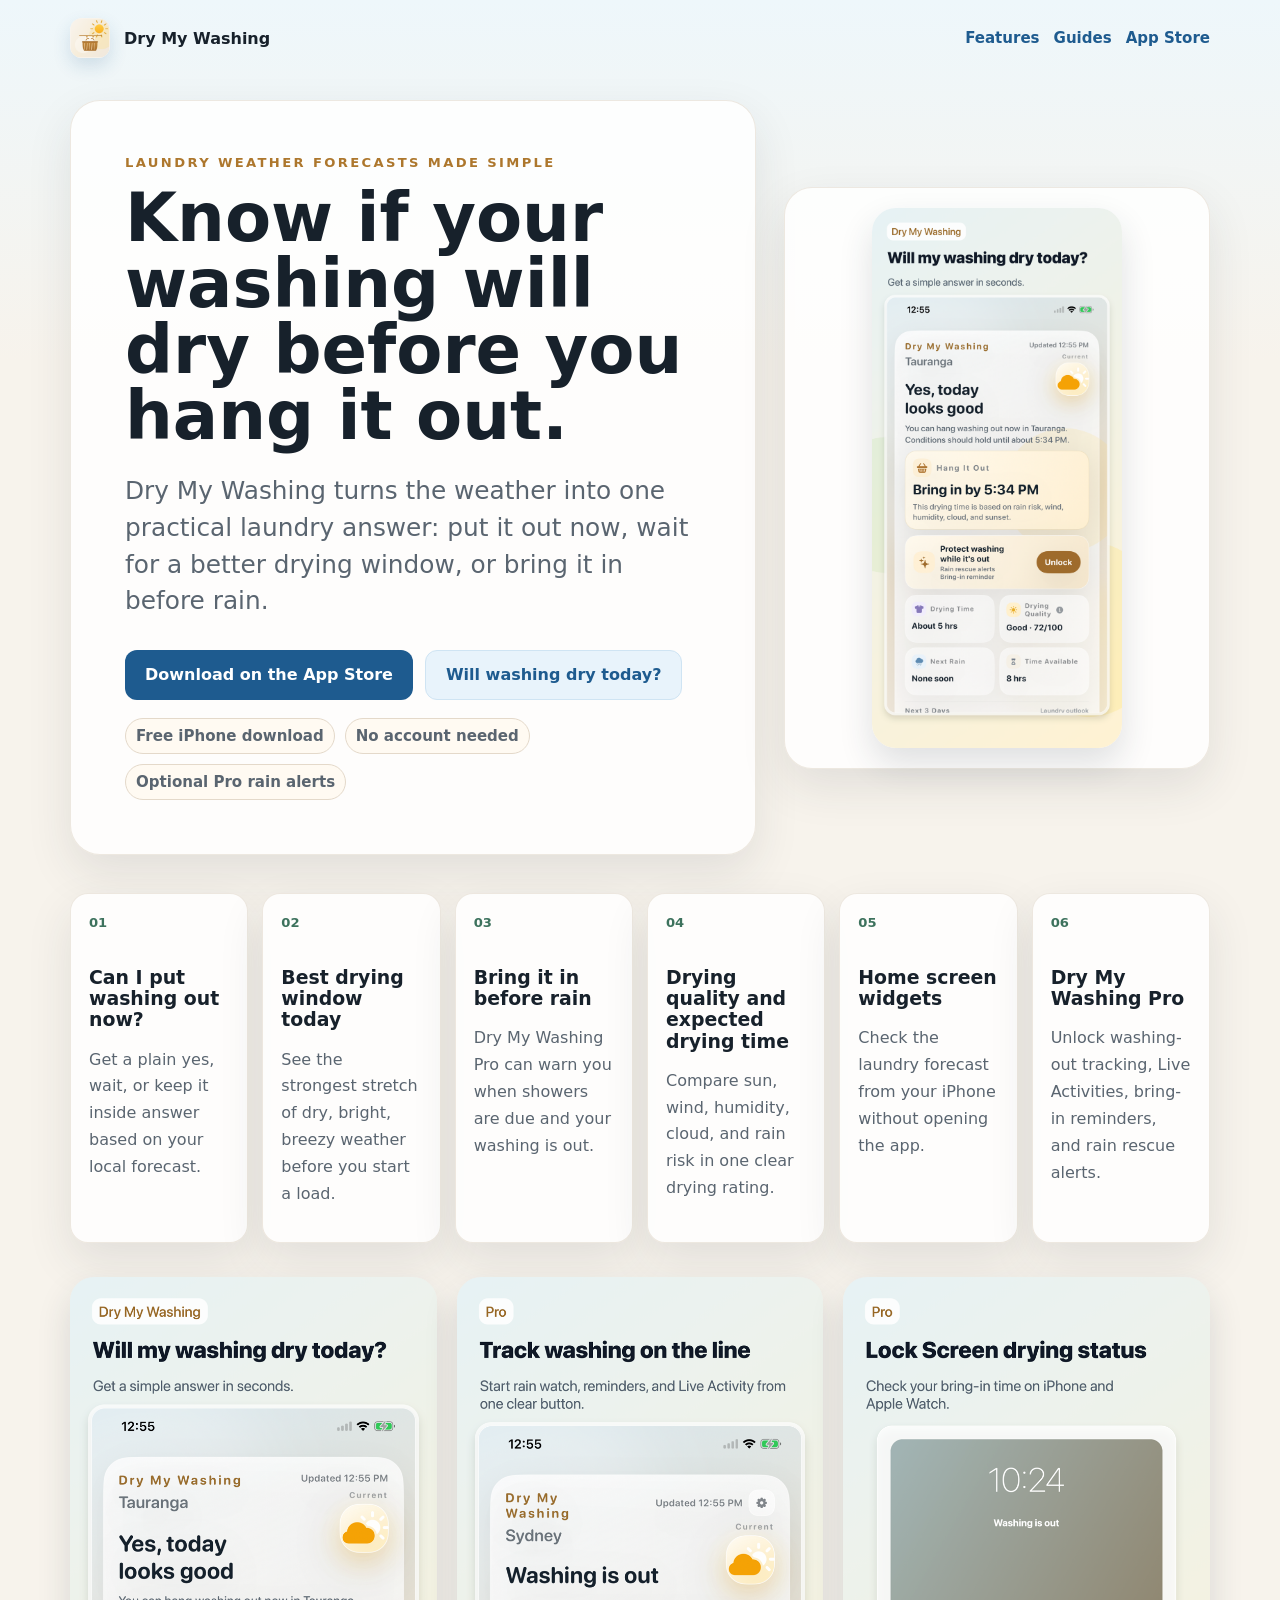
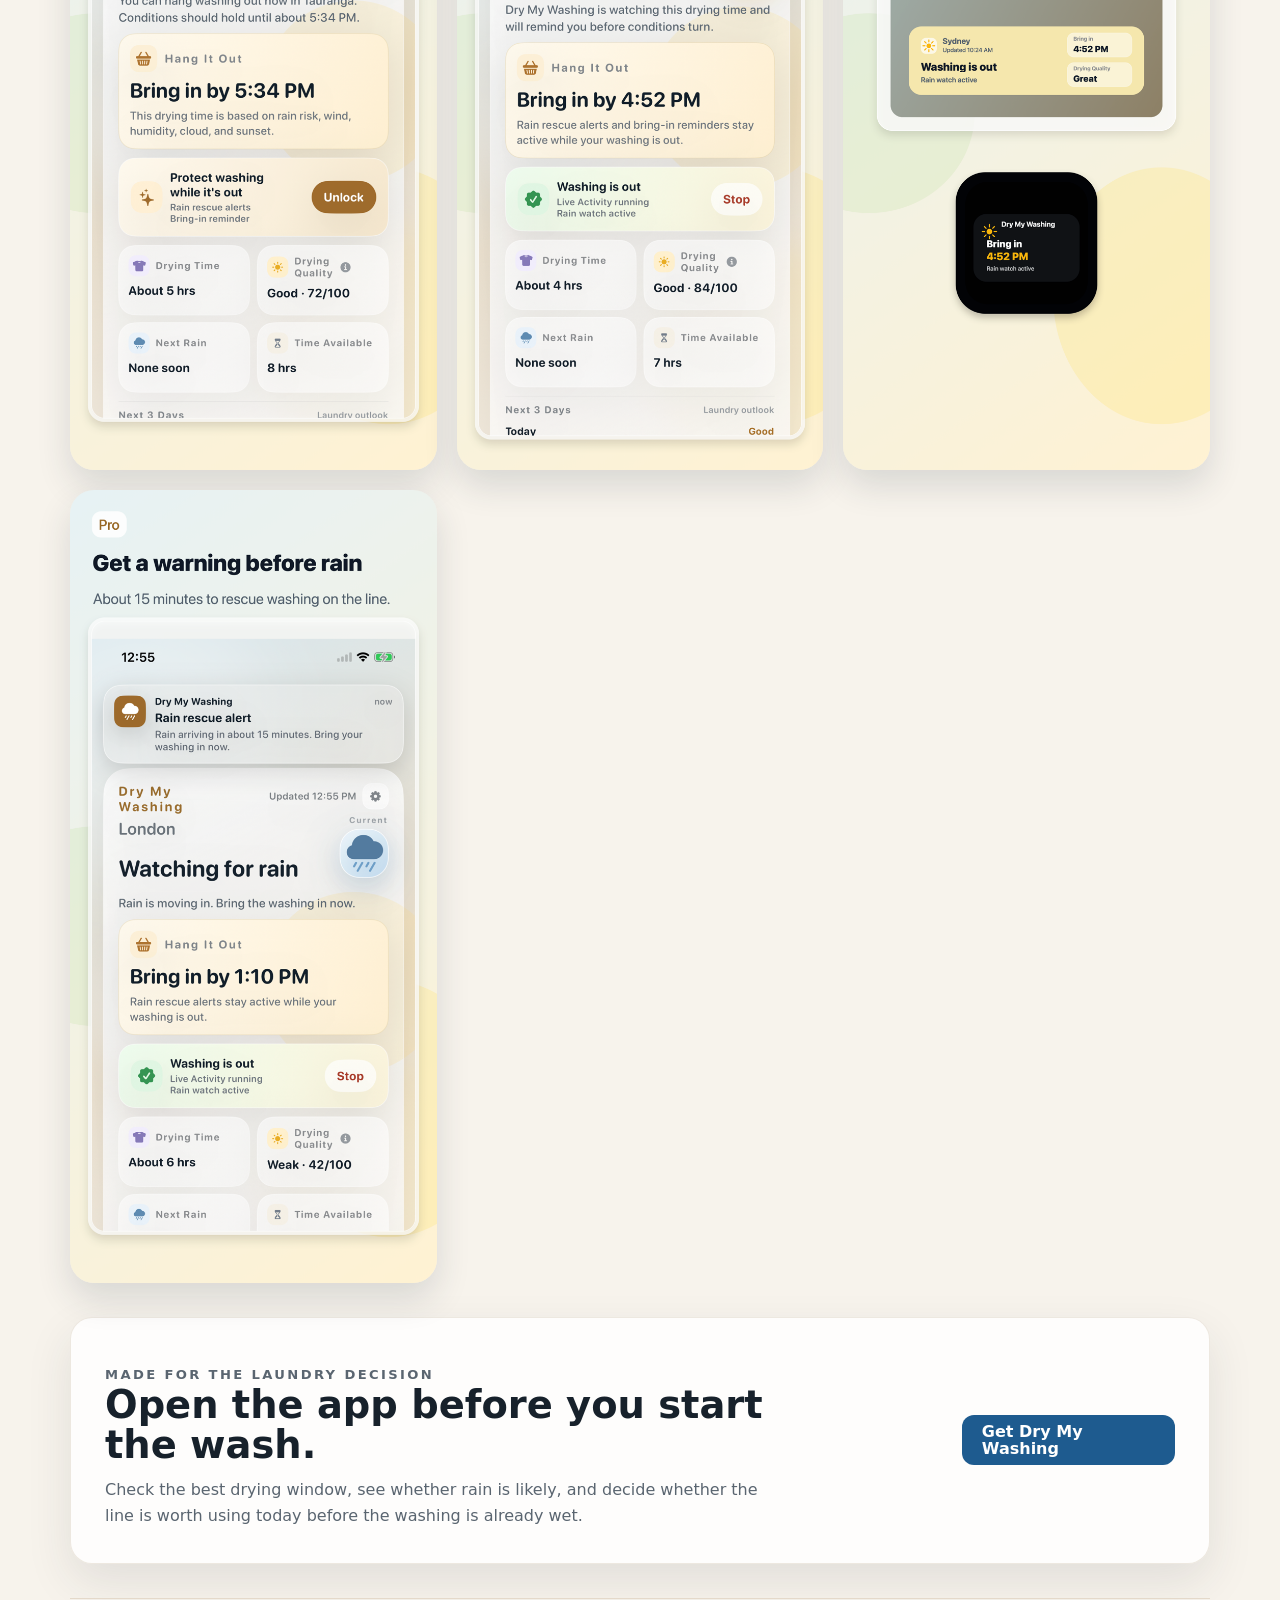
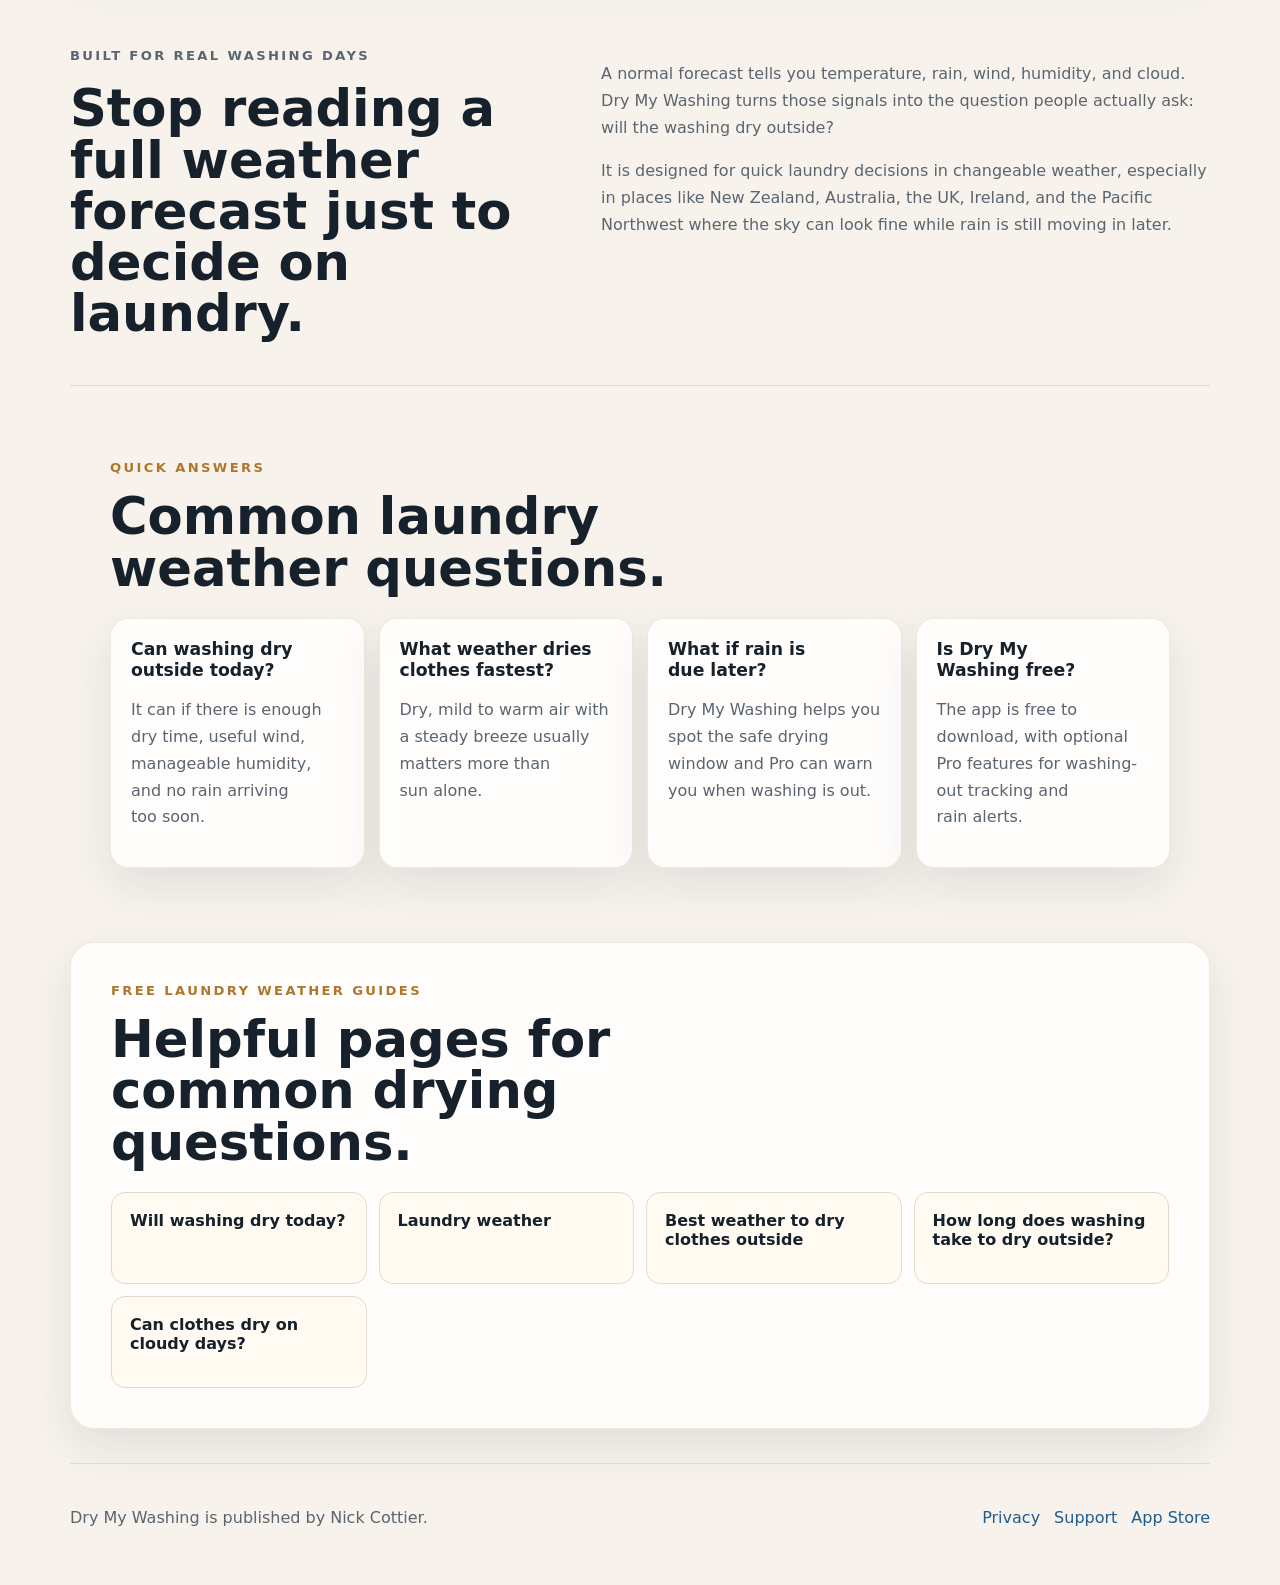
==== commit 2e4eec50: "Update website screenshots for 1.6" ====
--- a/docs/index.html
+++ b/docs/index.html
@@ -93,8 +93,8 @@
       </article>
       <article>
         <span>04</span>
-        <h2>Drying score and expected drying time</h2>
-        <p>Compare sun, wind, humidity, cloud, and rain risk in one easy score.</p>
+        <h2>Drying quality and expected drying time</h2>
+        <p>Compare sun, wind, humidity, cloud, and rain risk in one clear drying rating.</p>
       </article>
       <article>
         <span>05</span>
@@ -111,6 +111,7 @@
     <section class="screenshot-band" aria-label="App screens">
       <img src="./assets/good-window.png" alt="Good drying window in Dry My Washing">
       <img src="./assets/washing-out.png" alt="Washing-out tracking in Dry My Washing">
+      <img src="./assets/live-activity.png" alt="Lock Screen and Apple Watch Live Activity in Dry My Washing">
       <img src="./assets/rain-rescue-alert.png" alt="Rain rescue alert in Dry My Washing">
     </section>
 
@@ -189,7 +190,7 @@
     <p>Dry My Washing is published by Nick Cottier.</p>
     <nav aria-label="Footer navigation">
       <a href="./privacy.html">Privacy</a>
-      <a href="mailto:nick@hyspecs.co.nz?subject=Dry%20My%20Washing%20Support">Support</a>
+      <a href="./support/">Support</a>
       <a href="https://apps.apple.com/nz/app/dry-my-washing/id6762948256?uo=4">App Store</a>
     </nav>
   </footer>
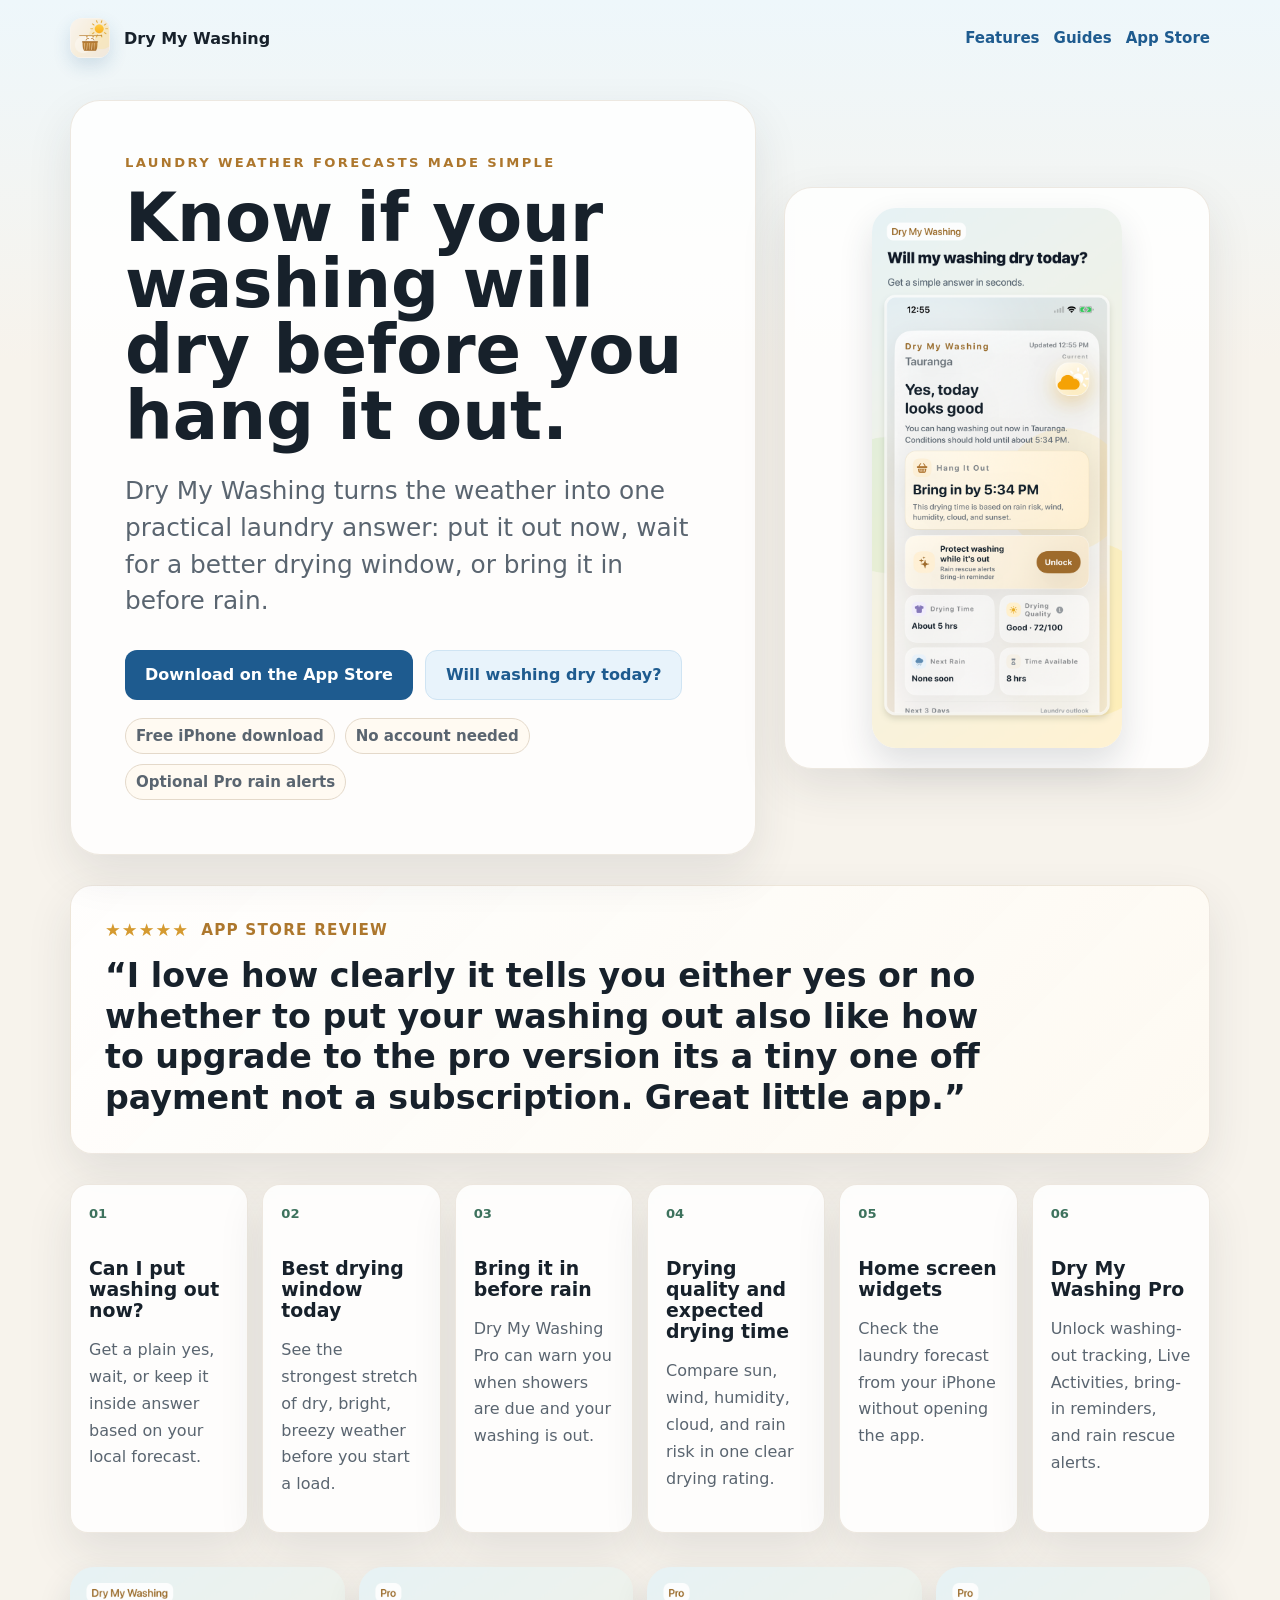
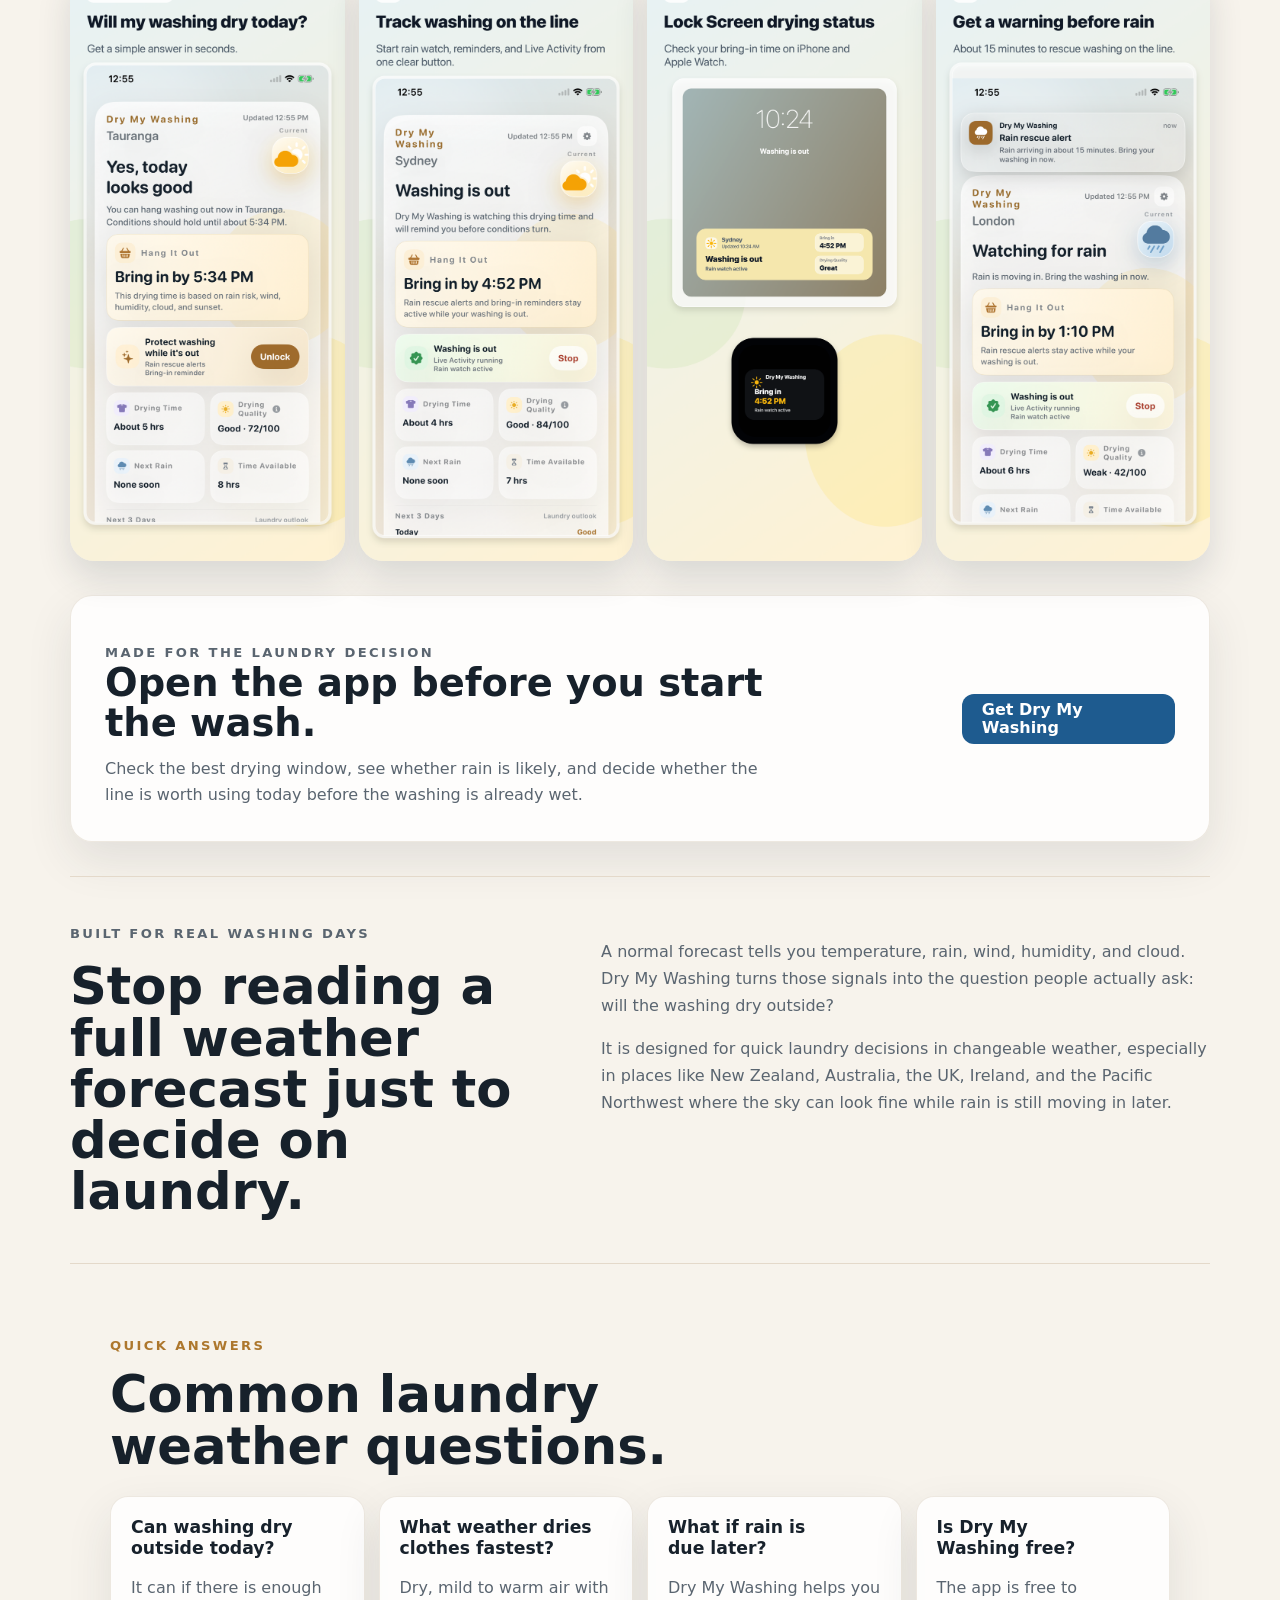
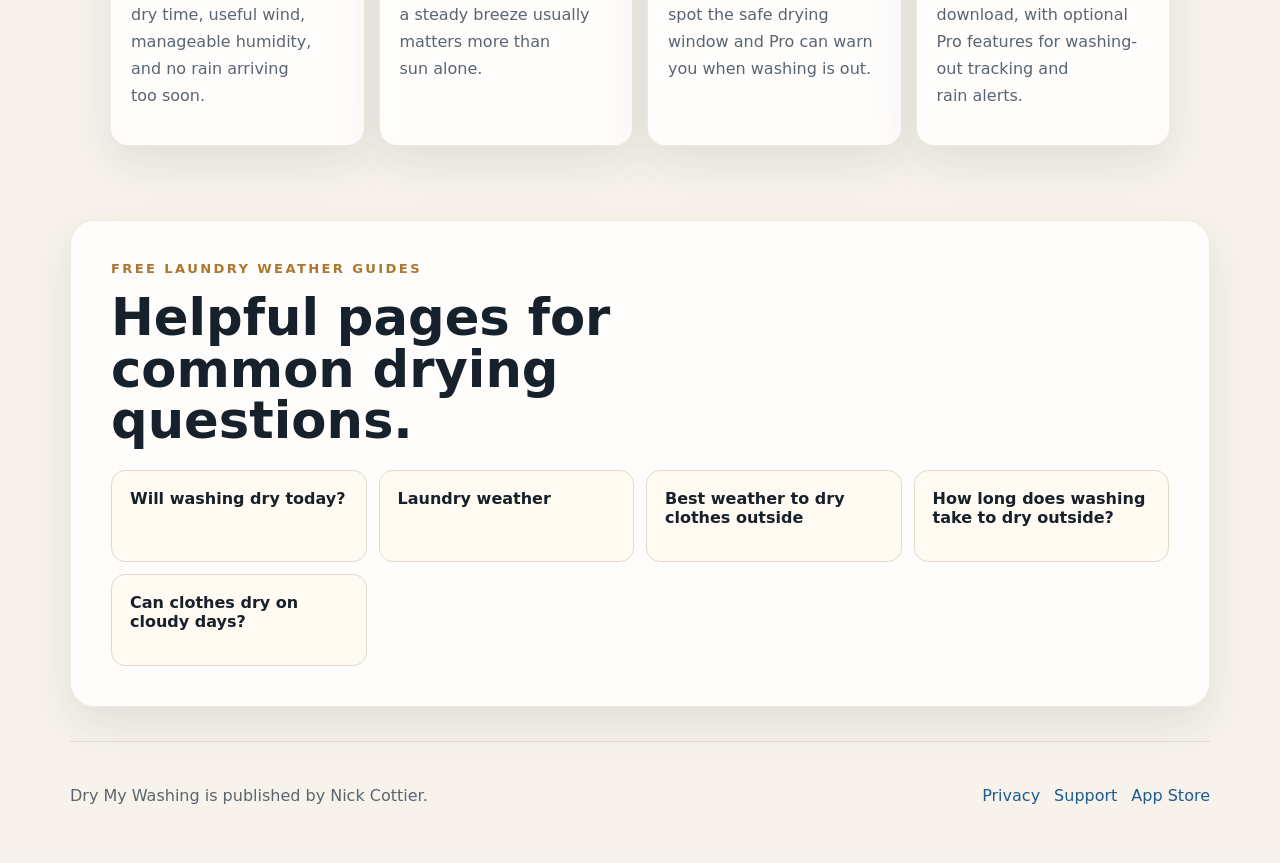
==== commit 3468eaf0: "Add App Store review to marketing page" ====
--- a/docs/index.html
+++ b/docs/index.html
@@ -30,6 +30,25 @@
       "url": "https://nhcottier.github.io/DryMyWashing/",
       "downloadUrl": "https://apps.apple.com/nz/app/dry-my-washing/id6762948256?uo=4",
       "image": "https://nhcottier.github.io/DryMyWashing/assets/good-window.png",
+      "aggregateRating": {
+        "@type": "AggregateRating",
+        "ratingValue": "5",
+        "bestRating": "5",
+        "ratingCount": "1"
+      },
+      "review": {
+        "@type": "Review",
+        "reviewRating": {
+          "@type": "Rating",
+          "ratingValue": "5",
+          "bestRating": "5"
+        },
+        "author": {
+          "@type": "Person",
+          "name": "App Store reviewer"
+        },
+        "reviewBody": "I love how clearly it tells you either yes or no whether to put your washing out also like how to upgrade to the pro version its a tiny one off payment not a subscription. Great little app."
+      },
       "offers": {
         "@type": "Offer",
         "price": "0",
@@ -75,6 +94,22 @@
       </div>
     </section>
 
+    <section class="review-section" aria-label="App Store review">
+      <div class="review-card">
+        <div class="review-rating" aria-label="5 out of 5 stars">
+          <span aria-hidden="true">&#9733;&#9733;&#9733;&#9733;&#9733;</span>
+          <span>App Store review</span>
+        </div>
+        <blockquote>
+          <p>
+            “I love how clearly it tells you either yes or no whether to put your washing out
+            also like how to upgrade to the pro version its a tiny one off payment not a
+            subscription. Great little app.”
+          </p>
+        </blockquote>
+      </div>
+    </section>
+
     <section id="features" class="feature-strip" aria-label="Dry My Washing features">
       <article>
         <span>01</span>
--- a/docs/styles.css
+++ b/docs/styles.css
@@ -102,6 +102,7 @@
 
 .hero-copy,
 .hero-media,
+.review-card,
 .feature-strip article,
 .conversion-panel,
 .faq-grid article,
@@ -110,6 +111,7 @@
   background: rgba(255, 255, 255, 0.84);
   border: 1px solid rgba(158, 132, 96, 0.18);
   box-shadow: var(--shadow);
+  min-width: 0;
 }
 
 .hero-copy {
@@ -220,6 +222,50 @@
   object-fit: contain;
 }
 
+.review-section {
+  margin: 2px 0 30px;
+}
+
+.review-card {
+  display: grid;
+  gap: 16px;
+  padding: clamp(22px, 4vw, 34px);
+  border-radius: 22px;
+  background:
+    linear-gradient(135deg, rgba(255, 255, 255, 0.90), rgba(255, 250, 242, 0.86));
+}
+
+.review-rating {
+  display: flex;
+  flex-wrap: wrap;
+  align-items: center;
+  gap: 12px;
+  color: var(--gold);
+  font-size: 0.95rem;
+  font-weight: 900;
+  letter-spacing: 0.08em;
+  text-transform: uppercase;
+}
+
+.review-rating span:first-child {
+  color: #d59a30;
+  font-size: 1.1rem;
+  letter-spacing: 0.06em;
+}
+
+.review-card blockquote {
+  margin: 0;
+}
+
+.review-card p {
+  max-width: 900px;
+  margin: 0;
+  color: var(--ink);
+  font-size: clamp(1.35rem, 2.6vw, 2.2rem);
+  font-weight: 850;
+  line-height: 1.22;
+}
+
 .feature-strip {
   display: grid;
   grid-template-columns: repeat(6, minmax(0, 1fr));
@@ -256,8 +302,8 @@
 
 .screenshot-band {
   display: grid;
-  grid-template-columns: repeat(3, minmax(0, 1fr));
-  gap: 20px;
+  grid-template-columns: repeat(4, minmax(0, 1fr));
+  gap: 14px;
   align-items: start;
   margin: 34px 0;
 }
@@ -465,7 +511,7 @@
   .site-header,
   .site-footer,
   main {
-    width: min(100% - 24px, 1140px);
+    width: min(1140px, calc(100% - 24px));
   }
 
   .top-nav {
@@ -475,6 +521,12 @@
   .hero-copy,
   .article-page {
     border-radius: 22px;
+  }
+
+  .eyebrow {
+    font-size: 0.74rem;
+    letter-spacing: 0.12em;
+    line-height: 1.35;
   }
 
   .actions,
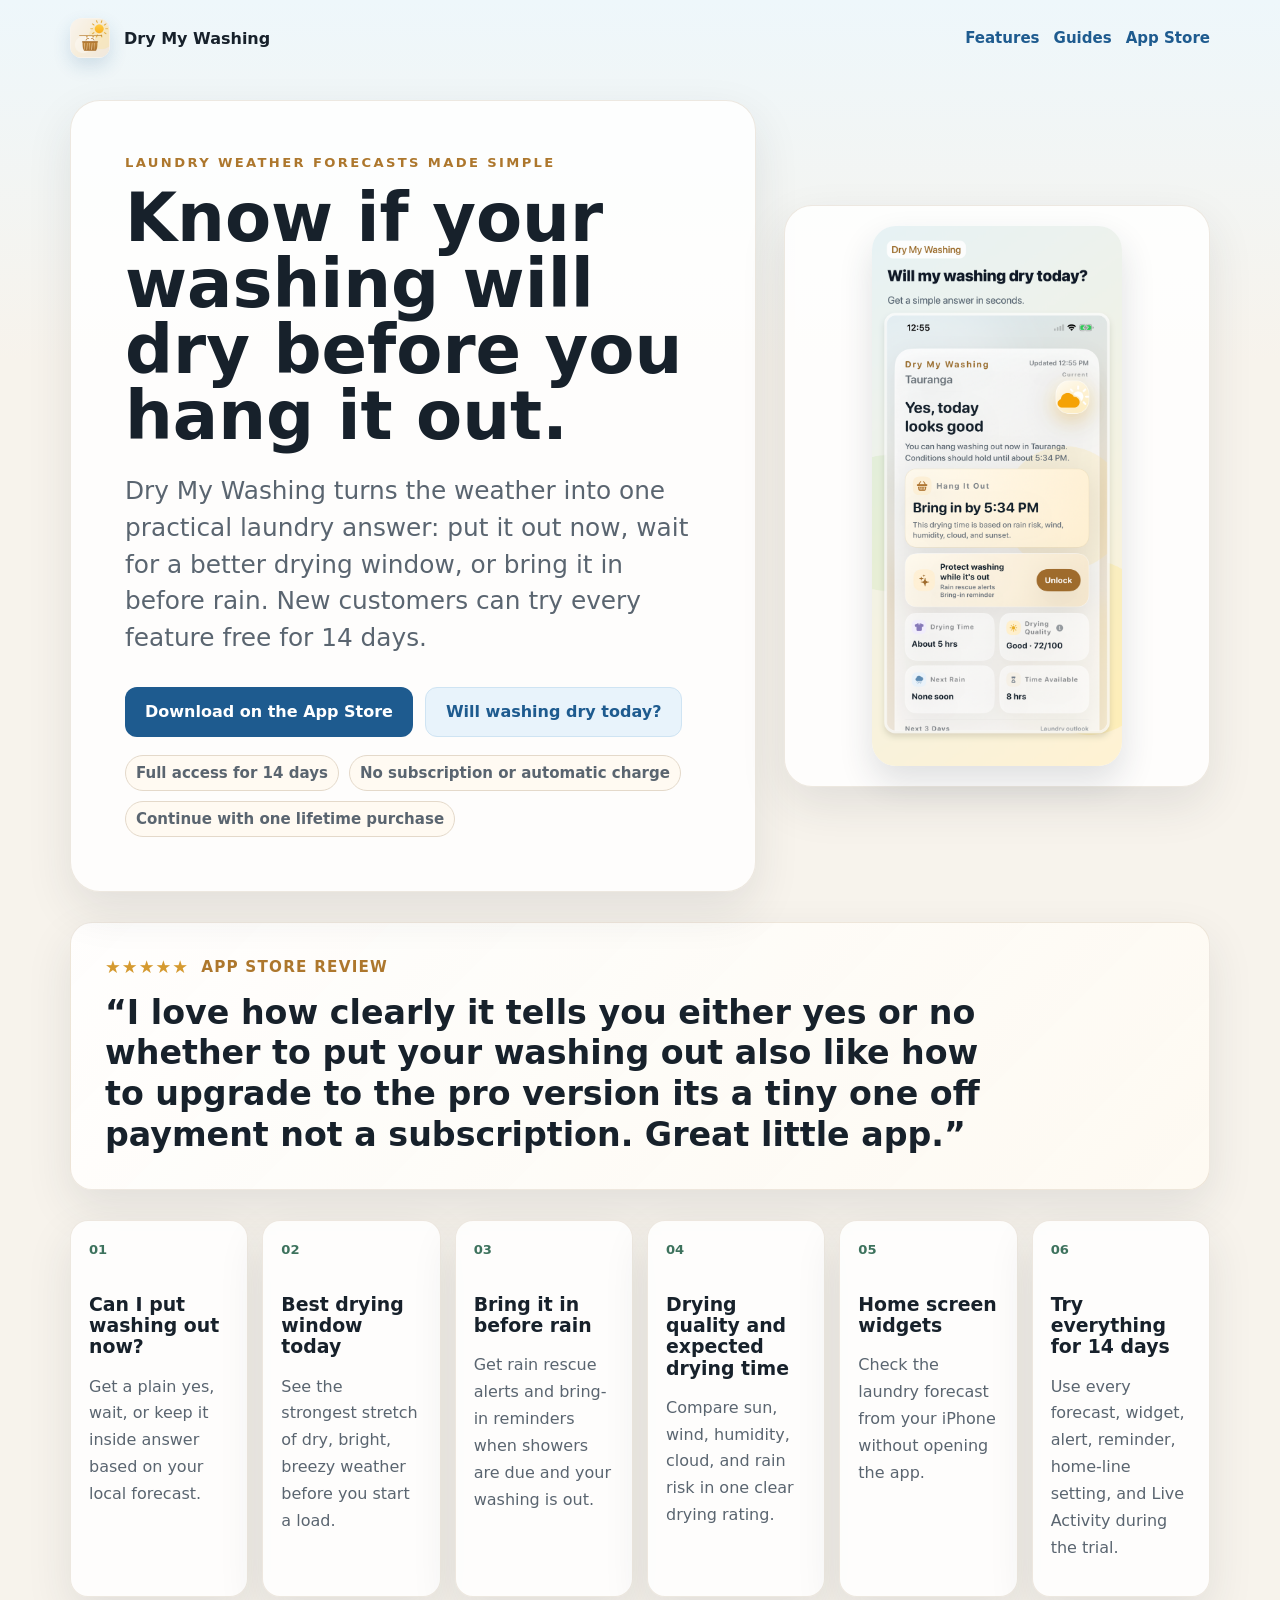
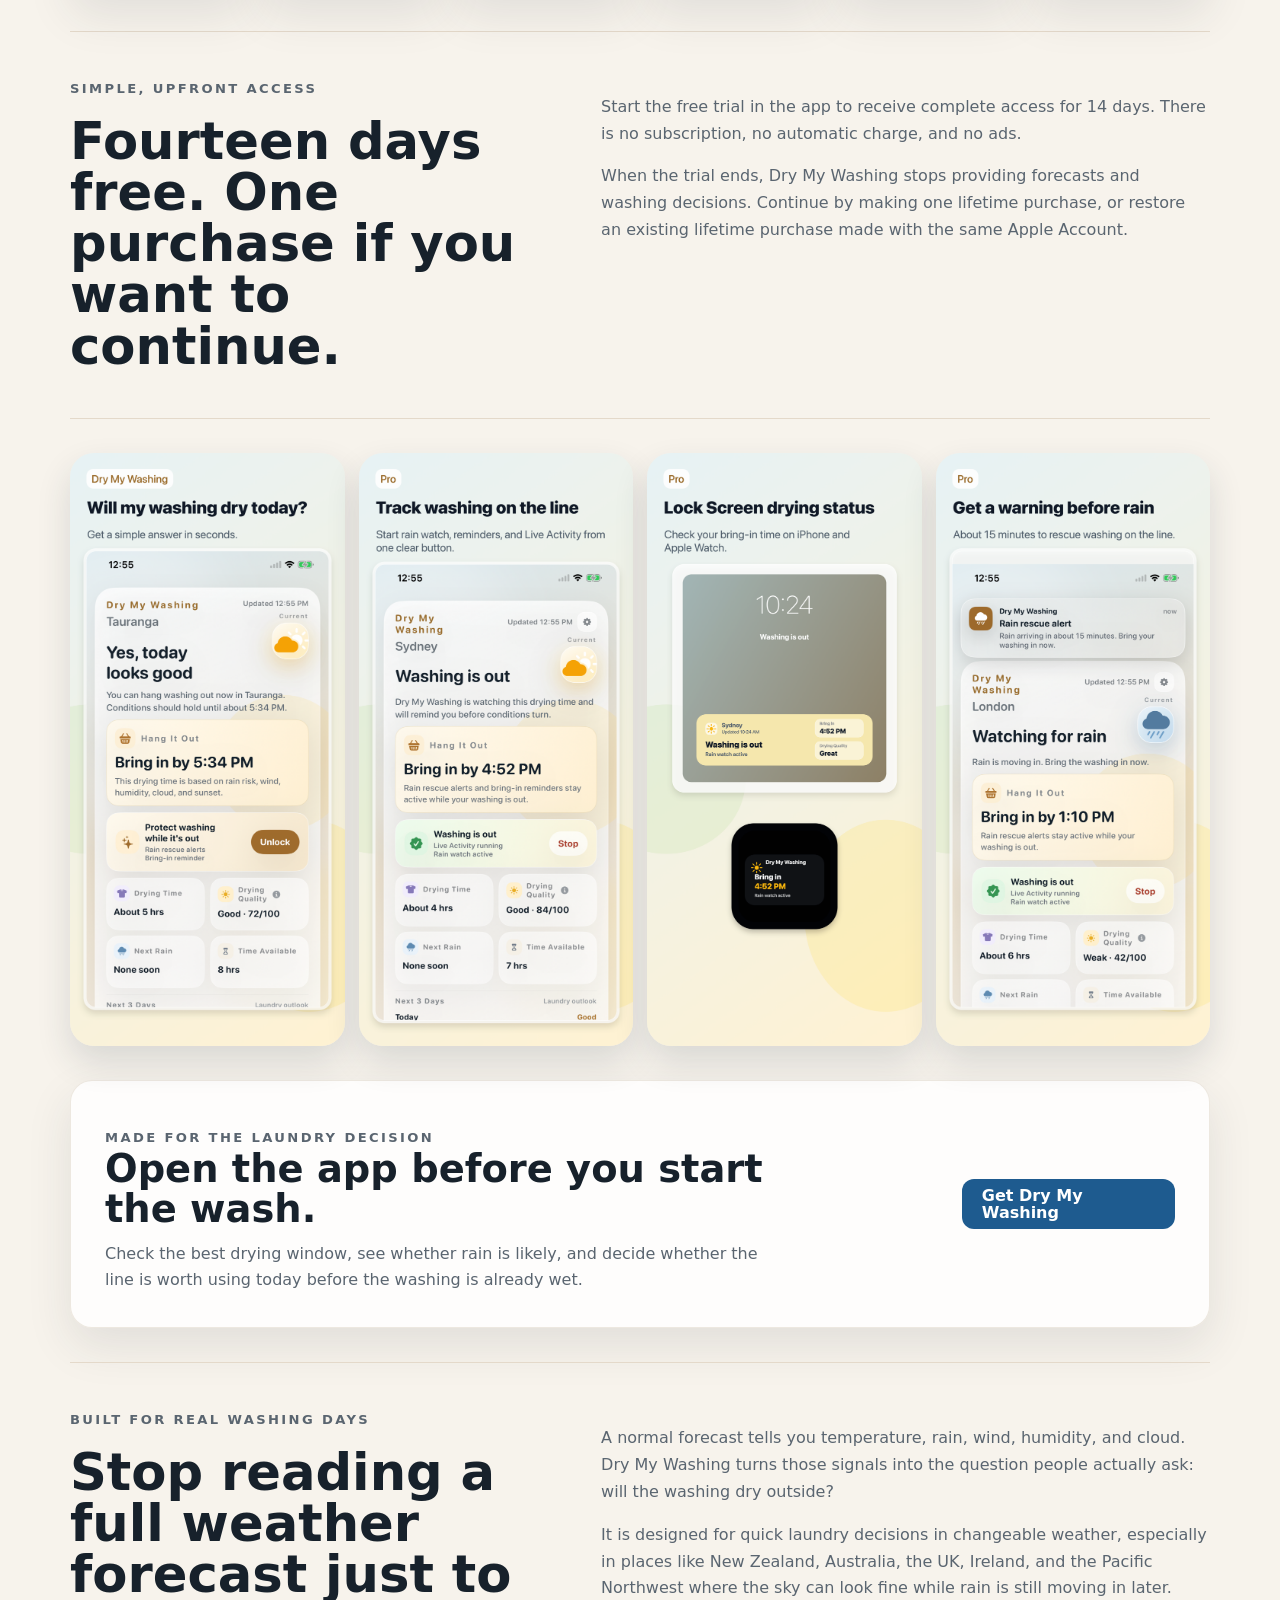
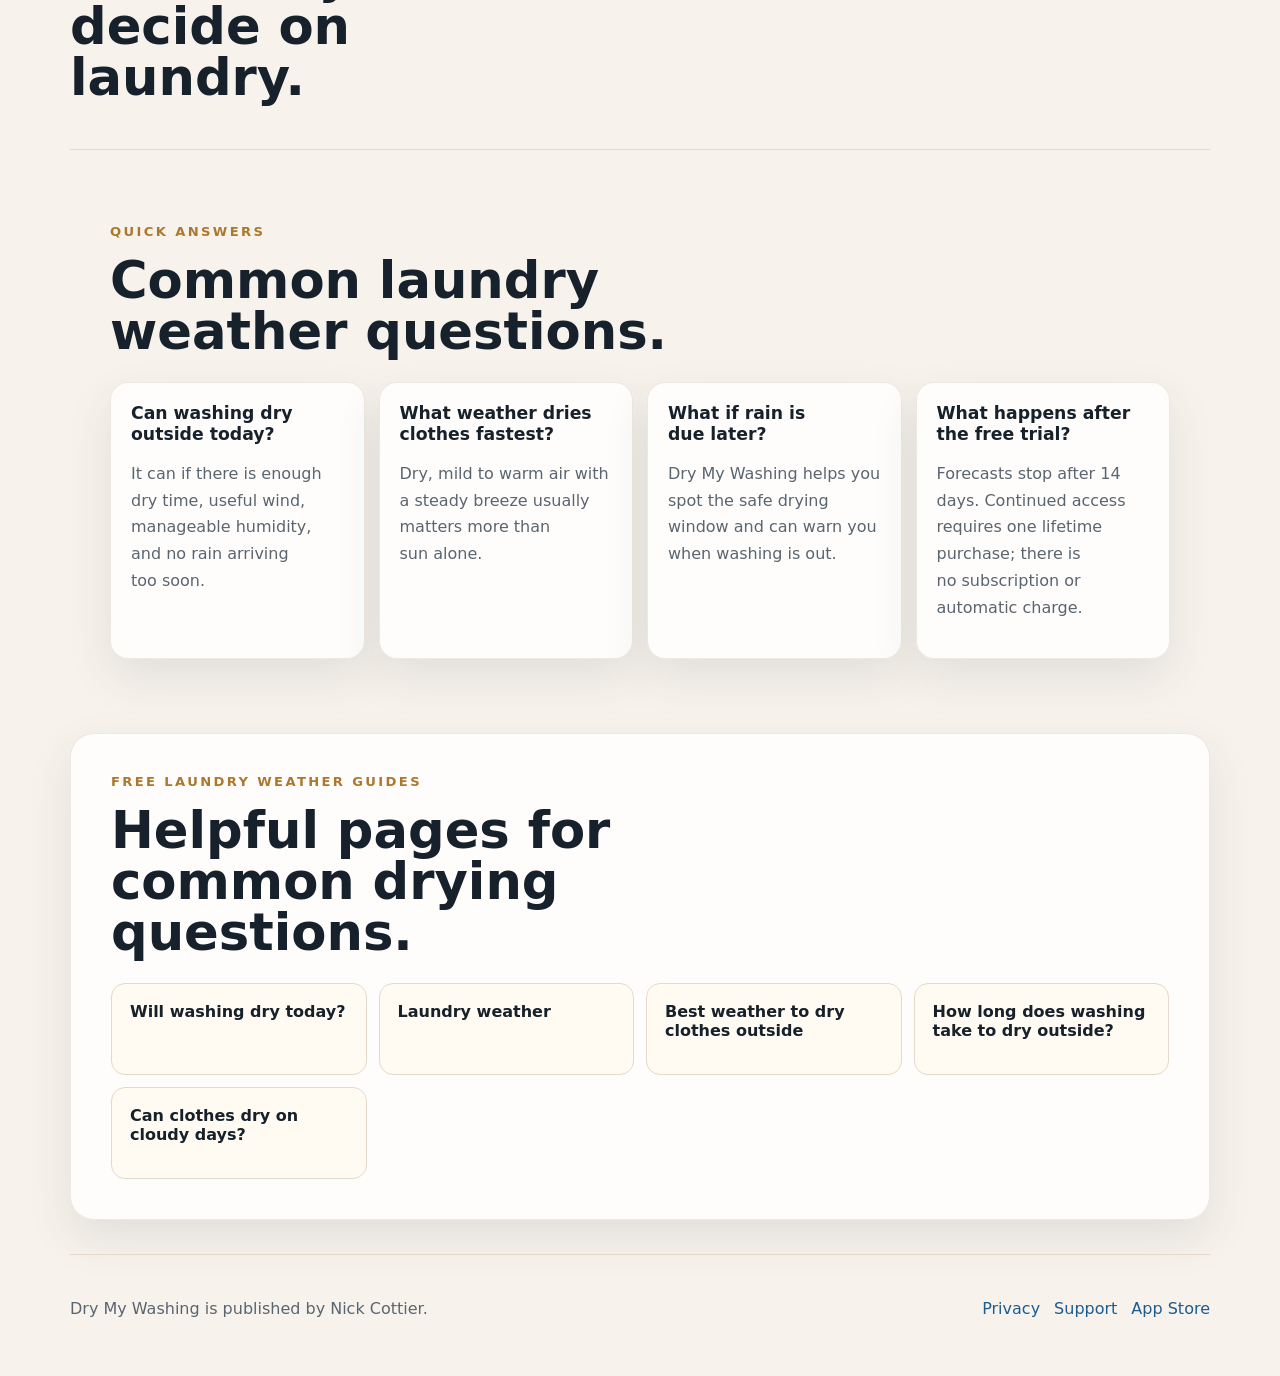
==== commit bd5411fd: "Update website for 14-day trial access" ====
--- a/docs/index.html
+++ b/docs/index.html
@@ -4,18 +4,18 @@
   <meta charset="utf-8">
   <meta name="viewport" content="width=device-width, initial-scale=1">
   <title>Dry My Washing | Laundry weather forecasts made simple</title>
-  <meta name="description" content="Laundry weather forecasts made simple. Know if your washing will dry before you hang it out, see the best drying window, and get rain alerts with Dry My Washing.">
+  <meta name="description" content="Try every Dry My Washing forecast, widget, reminder, rain alert, and Live Activity free for 14 days. No subscription or automatic charge; continue with one lifetime purchase.">
   <meta name="application-name" content="Dry My Washing">
   <meta name="apple-itunes-app" content="app-id=6762948256">
   <meta property="og:site_name" content="Dry My Washing">
   <meta property="og:title" content="Dry My Washing | Laundry weather forecasts made simple">
-  <meta property="og:description" content="Know if your washing will dry before you hang it out. Dry My Washing turns the forecast into a simple laundry decision.">
+  <meta property="og:description" content="Know if your washing will dry before you hang it out. Try the complete app free for 14 days, with no subscription or automatic charge.">
   <meta property="og:type" content="website">
   <meta property="og:url" content="https://nhcottier.github.io/DryMyWashing/">
   <meta property="og:image" content="https://nhcottier.github.io/DryMyWashing/assets/good-window.png">
   <meta name="twitter:card" content="summary_large_image">
   <meta name="twitter:title" content="Dry My Washing | Laundry weather forecasts made simple">
-  <meta name="twitter:description" content="Know if your washing will dry before you hang it out.">
+  <meta name="twitter:description" content="Try the complete laundry forecast app free for 14 days. No subscription or automatic charge.">
   <meta name="twitter:image" content="https://nhcottier.github.io/DryMyWashing/assets/good-window.png">
   <link rel="canonical" href="https://nhcottier.github.io/DryMyWashing/">
   <link rel="stylesheet" href="./styles.css">
@@ -26,7 +26,7 @@
       "name": "Dry My Washing",
       "applicationCategory": "WeatherApplication",
       "operatingSystem": "iOS",
-      "description": "Dry My Washing turns the weather forecast into a simple laundry decision so you know whether your washing will dry outside today.",
+      "description": "Dry My Washing turns the weather forecast into a simple laundry decision. New customers can try the complete app free for 14 days, then continue with one lifetime purchase.",
       "url": "https://nhcottier.github.io/DryMyWashing/",
       "downloadUrl": "https://apps.apple.com/nz/app/dry-my-washing/id6762948256?uo=4",
       "image": "https://nhcottier.github.io/DryMyWashing/assets/good-window.png",
@@ -78,15 +78,16 @@
         <p class="lead">
           Dry My Washing turns the weather into one practical laundry answer:
           put it out now, wait for a better drying window, or bring it in before rain.
+          New customers can try every feature free for 14 days.
         </p>
         <div class="actions">
           <a class="button primary" href="https://apps.apple.com/nz/app/dry-my-washing/id6762948256?uo=4">Download on the App Store</a>
           <a class="button secondary" href="./will-washing-dry-today/">Will washing dry today?</a>
         </div>
         <ul class="quick-proof" aria-label="Dry My Washing highlights">
-          <li>Free iPhone download</li>
-          <li>No account needed</li>
-          <li>Optional Pro rain alerts</li>
+          <li>Full access for 14 days</li>
+          <li>No subscription or automatic charge</li>
+          <li>Continue with one lifetime purchase</li>
         </ul>
       </div>
       <div class="hero-media" aria-label="Dry My Washing app preview">
@@ -124,7 +125,7 @@
       <article>
         <span>03</span>
         <h2>Bring it in before rain</h2>
-        <p>Dry My Washing Pro can warn you when showers are due and your washing is out.</p>
+        <p>Get rain rescue alerts and bring-in reminders when showers are due and your washing is out.</p>
       </article>
       <article>
         <span>04</span>
@@ -138,9 +139,27 @@
       </article>
       <article>
         <span>06</span>
-        <h2>Dry My Washing Pro</h2>
-        <p>Unlock washing-out tracking, Live Activities, bring-in reminders, and rain rescue alerts.</p>
-      </article>
+        <h2>Try everything for 14 days</h2>
+        <p>Use every forecast, widget, alert, reminder, home-line setting, and Live Activity during the trial.</p>
+      </article>
+    </section>
+
+    <section class="content-grid" aria-label="Trial and lifetime access">
+      <div>
+        <p class="eyebrow">Simple, upfront access</p>
+        <h2>Fourteen days free. One purchase if you want to continue.</h2>
+      </div>
+      <div>
+        <p>
+          Start the free trial in the app to receive complete access for 14 days. There is no
+          subscription, no automatic charge, and no ads.
+        </p>
+        <p>
+          When the trial ends, Dry My Washing stops providing forecasts and washing decisions.
+          Continue by making one lifetime purchase, or restore an existing lifetime purchase
+          made with the same Apple Account.
+        </p>
+      </div>
     </section>
 
     <section class="screenshot-band" aria-label="App screens">
@@ -196,11 +215,11 @@
         </article>
         <article>
           <h3>What if rain is due later?</h3>
-          <p>Dry My Washing helps you spot the safe drying window and Pro can warn you when washing is out.</p>
-        </article>
-        <article>
-          <h3>Is Dry My Washing free?</h3>
-          <p>The app is free to download, with optional Pro features for washing-out tracking and rain alerts.</p>
+          <p>Dry My Washing helps you spot the safe drying window and can warn you when washing is out.</p>
+        </article>
+        <article>
+          <h3>What happens after the free trial?</h3>
+          <p>Forecasts stop after 14 days. Continued access requires one lifetime purchase; there is no subscription or automatic charge.</p>
         </article>
       </div>
     </section>
